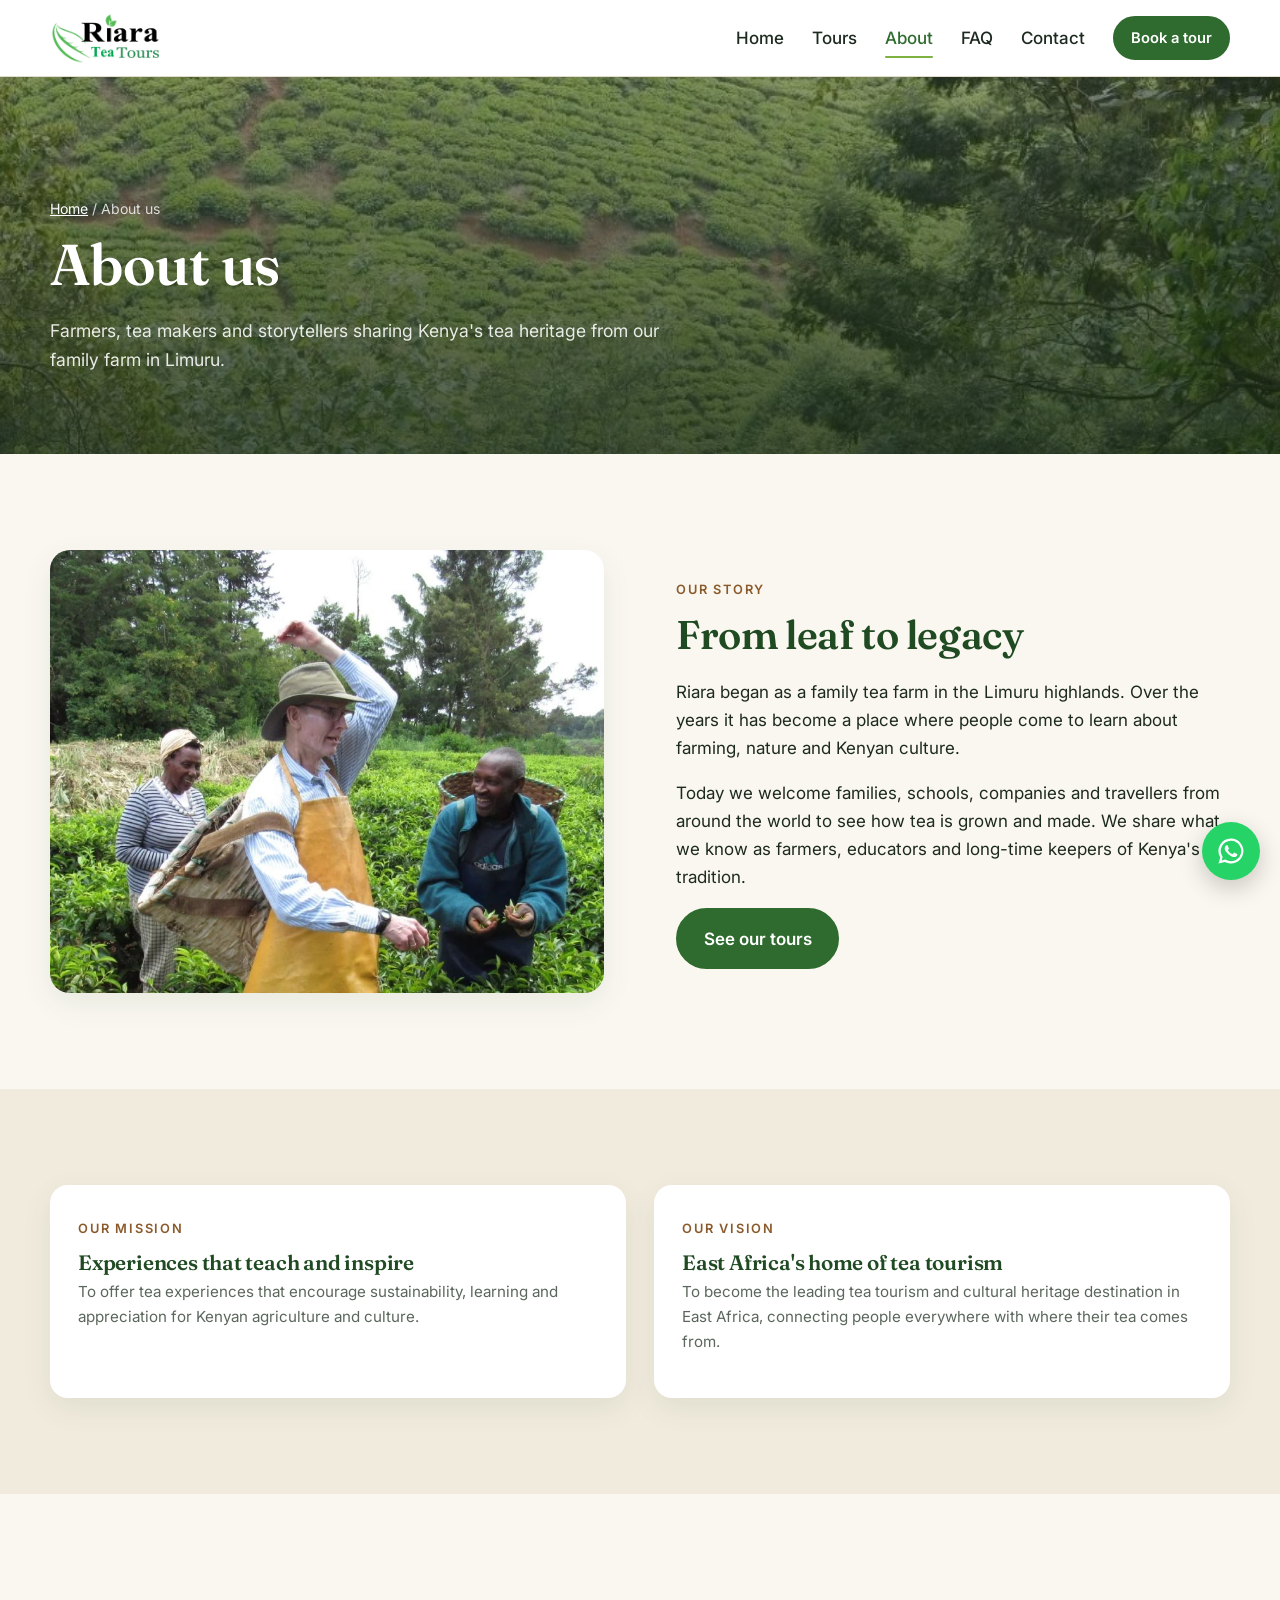
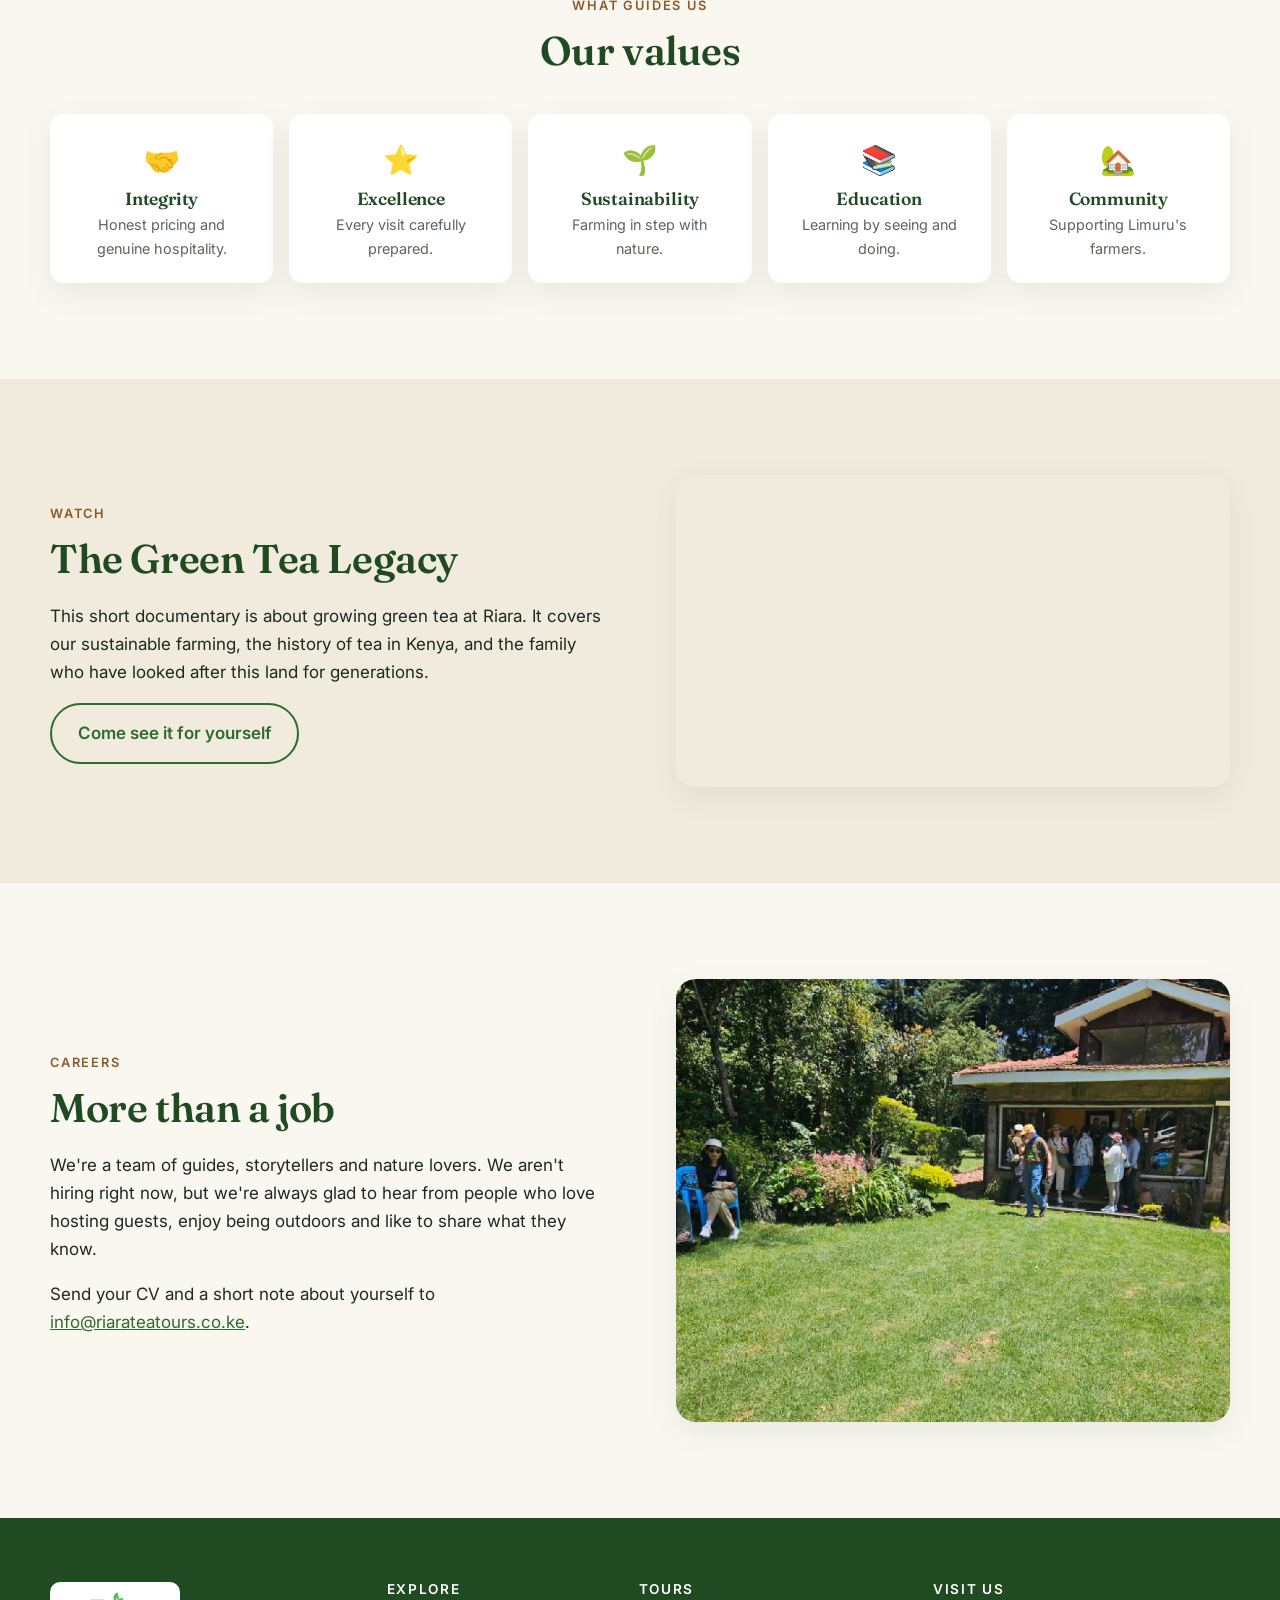
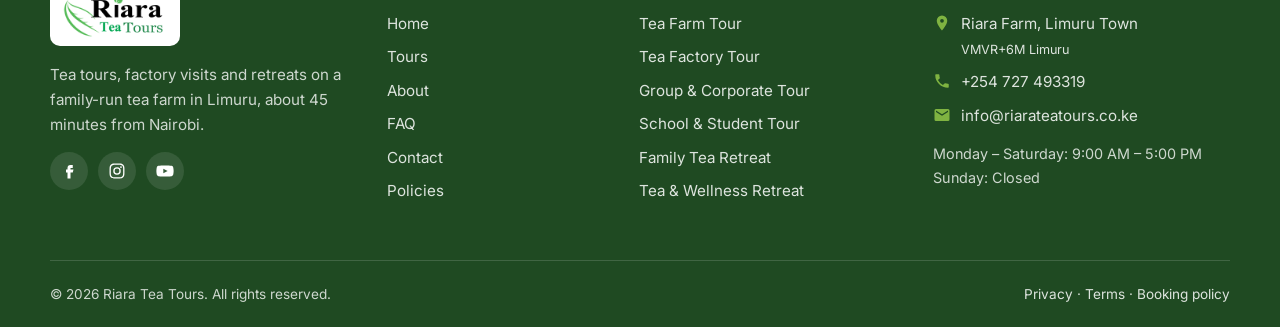
==== about.html @ 11f4a081 "Rebuild Riara Tea Tours as a static site Replaces the hotel-booking template with a tea-tour site: t" ====
<!doctype html>
<html lang="en">
<head>
  <meta charset="utf-8">
  <meta name="viewport" content="width=device-width, initial-scale=1">
  <title>About Us | Riara Tea Tours</title>
  <meta name="description" content="Riara Tea Tours is a family-owned tea farm and agro-tourism experience in Limuru, Kenya.">
  <link rel="icon" href="assets/img/favicon.svg" type="image/svg+xml">
  <link rel="preconnect" href="https://fonts.googleapis.com"><link rel="preconnect" href="https://fonts.gstatic.com" crossorigin>
  <link href="https://fonts.googleapis.com/css2?family=Fraunces:opsz,wght@9..144,500;9..144,600&family=Inter:wght@400;500;600&display=swap" rel="stylesheet">
  <link rel="stylesheet" href="assets/css/style.css">
</head>
<body>
<main>
  <section class="page-banner" style="background-image:url('assets/img/tea-valley.jpg')">
    <div class="wrap">
      <div class="crumbs"><a href="index.html">Home</a> / About us</div>
      <h1>About us</h1>
      <p>Farmers, tea makers and storytellers sharing Kenya's tea heritage from our family farm in Limuru.</p>
    </div>
  </section>
  <section class="section">
    <div class="wrap split">
      <div><img src="assets/img/tea-picking-lesson.jpg" alt="A Riara farmer teaching a visitor to pick tea" loading="lazy"></div>
      <div>
        <span class="eyebrow">Our story</span>
        <h2>From leaf to legacy</h2>
        <p>Riara began as a family tea farm in the Limuru highlands. Over the years it has become a place where people come to learn about farming, nature and Kenyan culture.</p>
        <p>Today we welcome families, schools, companies and travellers from around the world to see how tea is grown and made. We share what we know as farmers, educators and long-time keepers of Kenya's tea tradition.</p>
        <a class="btn" href="tours.html">See our tours</a>
      </div>
    </div>
  </section>

  <section class="section alt">
    <div class="wrap grid grid-2">
      <div class="panel"><span class="eyebrow">Our mission</span><h3>Experiences that teach and inspire</h3><p>To offer tea experiences that encourage sustainability, learning and appreciation for Kenyan agriculture and culture.</p></div>
      <div class="panel"><span class="eyebrow">Our vision</span><h3>East Africa's home of tea tourism</h3><p>To become the leading tea tourism and cultural heritage destination in East Africa, connecting people everywhere with where their tea comes from.</p></div>
    </div>
  </section>

  <section class="section">
    <div class="wrap">
      <div class="section-head center"><span class="eyebrow">What guides us</span><h2>Our values</h2></div>
      <div class="values">
        <div class="value"><div class="ico">🤝</div><h3>Integrity</h3><p>Honest pricing and genuine hospitality.</p></div>
        <div class="value"><div class="ico">⭐</div><h3>Excellence</h3><p>Every visit carefully prepared.</p></div>
        <div class="value"><div class="ico">🌱</div><h3>Sustainability</h3><p>Farming in step with nature.</p></div>
        <div class="value"><div class="ico">📚</div><h3>Education</h3><p>Learning by seeing and doing.</p></div>
        <div class="value"><div class="ico">🏡</div><h3>Community</h3><p>Supporting Limuru's farmers.</p></div>
      </div>
    </div>
  </section>

  <section class="section alt">
    <div class="wrap split">
      <div>
        <span class="eyebrow">Watch</span>
        <h2>The Green Tea Legacy</h2>
        <p>This short documentary is about growing green tea at Riara. It covers our sustainable farming, the history of tea in Kenya, and the family who have looked after this land for generations.</p>
        <a class="btn btn-outline" href="tours.html">Come see it for yourself</a>
      </div>
      <div class="video"><iframe src="https://www.youtube-nocookie.com/embed/bcq_Gf1ES_0" title="The Green Tea Legacy – Riara documentary" loading="lazy" allow="accelerometer; encrypted-media; gyroscope; picture-in-picture" allowfullscreen></iframe></div>
    </div>
  </section>

  <section class="section" id="careers">
    <div class="wrap split reverse">
      <div><img src="assets/img/farmhouse.jpg" alt="The Riara farmhouse and gardens" loading="lazy"></div>
      <div>
        <span class="eyebrow">Careers</span>
        <h2>More than a job</h2>
        <p>We're a team of guides, storytellers and nature lovers. We aren't hiring right now, but we're always glad to hear from people who love hosting guests, enjoy being outdoors and like to share what they know.</p>
        <p>Send your CV and a short note about yourself to <a data-site="email" href="#"></a>.</p>
      </div>
    </div>
  </section>
</main>
<script src="assets/js/config.js"></script>
<script src="assets/js/tours.js"></script>
<script src="assets/js/layout.js"></script>
</body>
</html>
---- assets/css/style.css ----
/* =========================================================
   RIARA TEA TOURS — styles
   Brand colours are defined once here; change them to restyle
   the whole site.
   ========================================================= */
:root {
  --leaf: #2f6b2f;        /* main green */
  --leaf-dark: #1f4a22;
  --leaf-light: #7fb341;  /* logo leaf green */
  --tea: #8a5a2b;         /* brewed tea brown accent */
  --cream: #faf7f0;
  --sand: #f1ebdd;
  --ink: #1d2a1f;
  --muted: #5b675c;
  --line: #e2dccd;
  --white: #fff;
  --radius: 14px;
  --shadow: 0 10px 30px rgba(31, 74, 34, 0.08);
  --serif: "Fraunces", Georgia, serif;
  --sans: "Inter", system-ui, -apple-system, "Segoe UI", sans-serif;
}

*, *::before, *::after { box-sizing: border-box; }
html { scroll-behavior: smooth; }
body { margin: 0; font-family: var(--sans); color: var(--ink); background: var(--cream); line-height: 1.65; font-size: 17px; -webkit-font-smoothing: antialiased; }
img { max-width: 100%; display: block; height: auto; }
a { color: var(--leaf); }
h1, h2, h3, h4 { font-family: var(--serif); font-weight: 600; line-height: 1.15; margin: 0 0 .5em; color: var(--leaf-dark); letter-spacing: -0.01em; }
h1 { font-size: clamp(2.2rem, 5vw, 3.6rem); }
h2 { font-size: clamp(1.7rem, 3.4vw, 2.5rem); }
h3 { font-size: 1.3rem; }
p { margin: 0 0 1em; }
.wrap { width: min(1180px, 100% - 32px); margin-inline: auto; }
.section { padding: clamp(56px, 8vw, 96px) 0; }
.section.alt { background: var(--sand); }
.eyebrow { display: inline-block; font-size: .8rem; font-weight: 600; letter-spacing: .14em; text-transform: uppercase; color: var(--tea); margin-bottom: .75rem; }
.lead { font-size: 1.15rem; color: var(--muted); max-width: 60ch; }
.center { text-align: center; }
.center .lead { margin-inline: auto; }
.section-head { margin-bottom: 40px; }

/* Buttons */
.btn { display: inline-flex; align-items: center; gap: .5em; background: var(--leaf); color: var(--white); text-decoration: none; font-weight: 600; padding: .85em 1.5em; border-radius: 999px; border: 2px solid var(--leaf); cursor: pointer; font: inherit; font-weight: 600; transition: background .2s, transform .2s; }
.btn:hover { background: var(--leaf-dark); border-color: var(--leaf-dark); transform: translateY(-1px); }
.btn-outline { background: transparent; color: var(--leaf); }
.btn-outline:hover { background: var(--leaf); color: var(--white); }
.btn-light { background: var(--white); color: var(--leaf-dark); border-color: var(--white); }
.btn-light:hover { background: var(--sand); border-color: var(--sand); color: var(--leaf-dark); }
.btn-wa { background: #25d366; border-color: #25d366; color: #fff; }
.btn-wa:hover { background: #1da851; border-color: #1da851; }
.btn-sm { padding: .55em 1.1em; font-size: .92rem; }
.btn svg { width: 1.1em; height: 1.1em; fill: currentColor; }
.btn-row { display: flex; flex-wrap: wrap; gap: 12px; }

/* Header */
.announce { background: var(--leaf-dark); color: var(--white); text-align: center; padding: 8px 16px; font-size: .9rem; }
.site-header { position: sticky; top: 0; z-index: 50; background: rgba(255,255,255,.96); backdrop-filter: blur(8px); border-bottom: 1px solid var(--line); }
.header-inner { display: flex; align-items: center; justify-content: space-between; min-height: 76px; }
.brand img { height: 52px; width: auto; }
.site-nav { display: flex; align-items: center; gap: 28px; }
.site-nav a:not(.btn) { color: var(--ink); text-decoration: none; font-weight: 500; position: relative; }
.site-nav a:not(.btn):hover, .site-nav a[aria-current] { color: var(--leaf); }
.site-nav a[aria-current]::after { content: ""; position: absolute; left: 0; right: 0; bottom: -6px; height: 2px; background: var(--leaf-light); border-radius: 2px; }
.nav-toggle { display: none; background: none; border: 0; padding: 10px; cursor: pointer; }
.nav-toggle span { display: block; width: 24px; height: 2px; background: var(--ink); margin: 5px 0; transition: .2s; }
@media (max-width: 860px) {
  .nav-toggle { display: block; }
  .site-nav { position: absolute; top: 100%; left: 0; right: 0; flex-direction: column; align-items: stretch; gap: 0; background: var(--white); border-bottom: 1px solid var(--line); padding: 8px 16px 20px; display: none; box-shadow: var(--shadow); }
  .site-nav.open { display: flex; }
  .site-nav a:not(.btn) { padding: 14px 4px; border-bottom: 1px solid var(--line); }
  .site-nav a[aria-current]::after { display: none; }
  .site-nav .btn { margin-top: 16px; justify-content: center; }
}

/* Hero */
.hero { padding: clamp(40px, 6vw, 80px) 0; }
.hero-grid { display: grid; grid-template-columns: 1.05fr 1fr; gap: clamp(32px, 5vw, 64px); align-items: center; }
.hero h1 { margin-bottom: .4em; }
.hero .lead { margin-bottom: 1.6em; }
.hero-media { position: relative; }
.hero-media img { border-radius: 24px; aspect-ratio: 4/3.4; object-fit: cover; width: 100%; box-shadow: var(--shadow); }
.hero-media .float-card { position: absolute; left: -24px; bottom: 28px; background: var(--white); border-radius: var(--radius); padding: 14px 18px; box-shadow: var(--shadow); display: flex; gap: 12px; align-items: center; max-width: 260px; }
.float-card strong { display: block; font-family: var(--serif); color: var(--leaf-dark); font-size: 1.05rem; }
.float-card small { color: var(--muted); }
.float-card .dot { width: 42px; height: 42px; border-radius: 50%; background: var(--sand); display: grid; place-items: center; flex: none; }
.float-card .dot svg { width: 22px; fill: var(--leaf); }
.hero-facts { display: flex; flex-wrap: wrap; gap: 24px 36px; margin-top: 36px; padding-top: 28px; border-top: 1px solid var(--line); }
.hero-facts div strong { display: block; font-family: var(--serif); font-size: 1.15rem; color: var(--leaf-dark); }
.hero-facts div span { color: var(--muted); font-size: .92rem; }
@media (max-width: 860px) {
  .hero-grid { grid-template-columns: 1fr; }
  .hero-media { order: -1; }
  .hero-media .float-card { left: 12px; bottom: 12px; }
}

/* Page banner (inner pages) */
.page-banner { position: relative; color: var(--white); padding: clamp(64px, 10vw, 120px) 0 clamp(48px, 7vw, 80px); background: var(--leaf-dark) center/cover no-repeat; isolation: isolate; }
.page-banner::before { content: ""; position: absolute; inset: 0; background: linear-gradient(180deg, rgba(20,40,22,.45), rgba(20,40,22,.75)); z-index: -1; }
.page-banner h1 { color: var(--white); margin-bottom: .3em; }
.page-banner p { color: rgba(255,255,255,.88); font-size: 1.1rem; max-width: 60ch; margin: 0; }
.crumbs { font-size: .88rem; margin-bottom: 12px; color: rgba(255,255,255,.8); }
.crumbs a { color: var(--white); }

/* Tour cards */
.grid { display: grid; gap: 28px; }
.grid-3 { grid-template-columns: repeat(auto-fill, minmax(300px, 1fr)); }
.grid-2 { grid-template-columns: repeat(auto-fit, minmax(300px, 1fr)); }
.card { background: var(--white); border-radius: var(--radius); overflow: hidden; box-shadow: var(--shadow); display: flex; flex-direction: column; text-decoration: none; color: inherit; transition: transform .25s, box-shadow .25s; }
a.card:hover { transform: translateY(-4px); box-shadow: 0 18px 40px rgba(31,74,34,.14); }
.card-img { position: relative; aspect-ratio: 4/3; overflow: hidden; }
.card-img img { width: 100%; height: 100%; object-fit: cover; transition: transform .5s; }
a.card:hover .card-img img { transform: scale(1.04); }
.tag { position: absolute; top: 14px; left: 14px; background: rgba(255,255,255,.95); color: var(--leaf-dark); font-size: .78rem; font-weight: 600; padding: 4px 12px; border-radius: 999px; }
.card-body { padding: 22px 22px 24px; display: flex; flex-direction: column; flex: 1; }
.card-body h3 { margin-bottom: .35em; }
.card-body p { color: var(--muted); font-size: .97rem; flex: 1; }
.card-meta { display: flex; justify-content: space-between; align-items: center; padding-top: 16px; border-top: 1px solid var(--line); font-size: .92rem; }
.card-meta .price { color: var(--muted); }
.card-meta .price strong { color: var(--leaf-dark); font-size: 1.05rem; }
.card-meta .more { color: var(--leaf); font-weight: 600; }

/* Experiences list */
.features { display: grid; grid-template-columns: repeat(auto-fit, minmax(260px, 1fr)); gap: 28px 40px; }
.feature { display: flex; gap: 16px; }
.feature .ico { flex: none; width: 48px; height: 48px; border-radius: 12px; background: var(--white); display: grid; place-items: center; box-shadow: var(--shadow); font-size: 1.4rem; }
.feature h3 { font-size: 1.12rem; margin-bottom: .25em; }
.feature p { color: var(--muted); font-size: .97rem; margin: 0; }

/* Split section */
.split { display: grid; grid-template-columns: 1fr 1fr; gap: clamp(32px, 6vw, 72px); align-items: center; }
.split img { border-radius: 20px; box-shadow: var(--shadow); width: 100%; aspect-ratio: 5/4; object-fit: cover; }
.split.reverse > :first-child { order: 2; }
@media (max-width: 860px) { .split { grid-template-columns: 1fr; } .split.reverse > :first-child { order: 0; } }
.checks { list-style: none; padding: 0; margin: 0 0 1.4em; }
.checks li { padding-left: 30px; position: relative; margin-bottom: .55em; }
.checks li::before { content: ""; position: absolute; left: 0; top: .42em; width: 18px; height: 18px; border-radius: 50%; background: var(--leaf-light) url("data:image/svg+xml,%3Csvg xmlns='http://www.w3.org/2000/svg' viewBox='0 0 24 24'%3E%3Cpath fill='white' d='M9 16.2 4.8 12l-1.4 1.4L9 19 21 7l-1.4-1.4z'/%3E%3C/svg%3E") center/12px no-repeat; }

/* Testimonials */
.quotes { display: grid; grid-template-columns: repeat(auto-fit, minmax(250px, 1fr)); gap: 24px; }
.quote { background: var(--white); border-radius: var(--radius); padding: 26px; box-shadow: var(--shadow); margin: 0; display: flex; flex-direction: column; }
.quote blockquote { margin: 0 0 18px; font-size: 1rem; flex: 1; }
.quote blockquote::before { content: "“"; display: block; font-family: var(--serif); font-size: 3rem; line-height: .6; color: var(--leaf-light); margin-bottom: 8px; }
.quote figcaption { font-weight: 600; color: var(--leaf-dark); }
.stars { color: #e0a526; letter-spacing: 2px; font-size: .95rem; }

/* CTA band */
.cta { background: var(--leaf-dark) url("../img/tea-fields.jpg") center/cover; position: relative; isolation: isolate; color: var(--white); border-radius: 24px; padding: clamp(40px, 6vw, 72px); text-align: center; overflow: hidden; }
.cta::before { content: ""; position: absolute; inset: 0; background: rgba(20,45,22,.78); z-index: -1; }
.cta h2 { color: var(--white); }
.cta p { color: rgba(255,255,255,.88); max-width: 55ch; margin: 0 auto 1.6em; }
.cta .btn-row { justify-content: center; }

/* Tour detail */
.tour-layout { display: grid; grid-template-columns: 1fr 380px; gap: 48px; align-items: start; }
@media (max-width: 960px) { .tour-layout { grid-template-columns: 1fr; } }
.tour-hero-img { border-radius: 20px; width: 100%; aspect-ratio: 16/10; object-fit: cover; margin-bottom: 14px; }
.thumbs { display: grid; grid-template-columns: repeat(3, 1fr); gap: 14px; margin-bottom: 40px; }
.thumbs img { border-radius: 12px; aspect-ratio: 4/3; object-fit: cover; width: 100%; }
.facts { display: grid; grid-template-columns: repeat(auto-fit, minmax(180px, 1fr)); gap: 16px; background: var(--white); border-radius: var(--radius); padding: 22px; box-shadow: var(--shadow); margin-bottom: 36px; }
.facts dt { font-size: .8rem; text-transform: uppercase; letter-spacing: .1em; color: var(--muted); }
.facts dd { margin: 0; font-weight: 600; color: var(--leaf-dark); }
.tour-content h2 { font-size: 1.6rem; margin-top: 1.6em; }
.tour-content h2:first-child { margin-top: 0; }
.price-table { width: 100%; border-collapse: collapse; background: var(--white); border-radius: var(--radius); overflow: hidden; box-shadow: var(--shadow); margin-bottom: 1em; }
.price-table td { padding: 14px 18px; border-bottom: 1px solid var(--line); }
.price-table tr:last-child td { border-bottom: 0; }
.price-table td:last-child { text-align: right; font-weight: 600; color: var(--leaf-dark); white-space: nowrap; }
.notes { background: #fff8e8; border-left: 4px solid #e0a526; padding: 16px 20px; border-radius: 0 10px 10px 0; color: #5a4a2a; }
.notes ul { margin: 0; padding-left: 1.1em; }
.sticky { position: sticky; top: 100px; }

/* Forms */
.panel { background: var(--white); border-radius: 18px; padding: 28px; box-shadow: var(--shadow); }
.panel h3 { margin-bottom: .2em; }
.panel > p { color: var(--muted); font-size: .95rem; }
.form { display: grid; gap: 14px; }
.form-row { display: grid; grid-template-columns: 1fr 1fr; gap: 14px; }
@media (max-width: 520px) { .form-row { grid-template-columns: 1fr; } }
.form label { display: grid; gap: 6px; font-size: .88rem; font-weight: 600; color: var(--leaf-dark); }
.form input, .form select, .form textarea { font: inherit; font-size: 1rem; font-weight: 400; padding: 12px 14px; border: 1.5px solid var(--line); border-radius: 10px; background: var(--cream); color: var(--ink); width: 100%; }
.form input:focus, .form select:focus, .form textarea:focus { outline: none; border-color: var(--leaf-light); background: var(--white); }
.form textarea { min-height: 110px; resize: vertical; }
.form .btn { justify-content: center; width: 100%; }
.form-alt { text-align: center; font-size: .9rem; color: var(--muted); margin: 0; }
.form-alt button { background: none; border: 0; color: var(--leaf); font: inherit; font-weight: 600; text-decoration: underline; cursor: pointer; padding: 0; }

/* Contact */
.contact-cards { display: grid; gap: 16px; }
.contact-card { display: flex; gap: 16px; align-items: flex-start; background: var(--white); border-radius: var(--radius); padding: 20px; box-shadow: var(--shadow); }
.contact-card .ico { width: 44px; height: 44px; border-radius: 50%; background: var(--sand); display: grid; place-items: center; flex: none; }
.contact-card .ico svg { width: 20px; fill: var(--leaf); }
.contact-card h3 { font-size: 1.05rem; margin: 0 0 2px; }
.contact-card p, .contact-card a { margin: 0; color: var(--muted); text-decoration: none; }
.contact-card a:hover { color: var(--leaf); }
.map { border: 0; width: 100%; height: 360px; border-radius: 18px; box-shadow: var(--shadow); }

/* FAQ */
.faq { max-width: 820px; margin-inline: auto; }
.faq details { background: var(--white); border-radius: var(--radius); margin-bottom: 12px; box-shadow: var(--shadow); }
.faq summary { cursor: pointer; padding: 20px 56px 20px 24px; font-weight: 600; color: var(--leaf-dark); list-style: none; position: relative; }
.faq summary::-webkit-details-marker { display: none; }
.faq summary::after { content: "+"; position: absolute; right: 24px; top: 50%; transform: translateY(-50%); font-size: 1.5rem; color: var(--leaf-light); transition: transform .2s; }
.faq details[open] summary::after { transform: translateY(-50%) rotate(45deg); }
.faq details > div { padding: 0 24px 20px; color: var(--muted); }

/* Values */
.values { display: grid; grid-template-columns: repeat(auto-fit, minmax(170px, 1fr)); gap: 16px; }
.value { background: var(--white); border-radius: var(--radius); padding: 22px; text-align: center; box-shadow: var(--shadow); }
.value .ico { font-size: 1.8rem; margin-bottom: 6px; }
.value h3 { font-size: 1.1rem; margin: 0 0 4px; }
.value p { font-size: .9rem; color: var(--muted); margin: 0; }
.video { position: relative; aspect-ratio: 16/9; border-radius: 18px; overflow: hidden; box-shadow: var(--shadow); }
.video iframe { position: absolute; inset: 0; width: 100%; height: 100%; border: 0; }

/* Policies */
.prose { max-width: 760px; margin-inline: auto; }
.prose h2 { margin-top: 1.8em; padding-top: .5em; scroll-margin-top: 100px; }
.prose h3 { font-family: var(--sans); font-size: 1.05rem; margin-top: 1.4em; }
.policy-nav { display: flex; flex-wrap: wrap; gap: 10px; justify-content: center; margin-bottom: 20px; }

/* Footer */
.site-footer { background: var(--leaf-dark); color: rgba(255,255,255,.78); padding: 64px 0 0; margin-top: 0; font-size: .95rem; }
.footer-grid { display: grid; grid-template-columns: 1.4fr 1fr 1.2fr 1.4fr; gap: 40px; }
@media (max-width: 860px) { .footer-grid { grid-template-columns: 1fr 1fr; } }
@media (max-width: 520px) { .footer-grid { grid-template-columns: 1fr; } }
.site-footer h3 { color: var(--white); font-family: var(--sans); font-size: .85rem; text-transform: uppercase; letter-spacing: .12em; margin-bottom: 1em; }
.site-footer ul { list-style: none; padding: 0; margin: 0; }
.site-footer li { margin-bottom: .55em; }
.site-footer a { color: rgba(255,255,255,.85); text-decoration: none; }
.site-footer a:hover { color: var(--white); text-decoration: underline; }
.footer-logo { background: var(--white); border-radius: 10px; padding: 8px 12px; height: 64px; width: auto; margin-bottom: 16px; }
.contact-list li { display: flex; gap: 10px; align-items: flex-start; }
.contact-list svg { width: 18px; flex: none; fill: var(--leaf-light); margin-top: 3px; }
.hours { margin-top: 1em; font-size: .9rem; }
.social { display: flex; gap: 10px; }
.social a { width: 38px; height: 38px; border-radius: 50%; background: rgba(255,255,255,.1); display: grid; place-items: center; }
.social a:hover { background: var(--leaf-light); }
.social svg { width: 18px; fill: var(--white); }
.footer-bottom { display: flex; flex-wrap: wrap; gap: 8px 24px; justify-content: space-between; border-top: 1px solid rgba(255,255,255,.15); margin-top: 48px; padding: 22px 0; font-size: .85rem; }

/* WhatsApp floating button */
.wa-float { position: fixed; right: 20px; bottom: 20px; width: 58px; height: 58px; border-radius: 50%; background: #25d366; display: grid; place-items: center; box-shadow: 0 8px 24px rgba(0,0,0,.2); z-index: 60; transition: transform .2s; }
.wa-float:hover { transform: scale(1.08); }
.wa-float svg { width: 30px; fill: #fff; }

.empty { text-align: center; padding: 80px 0; }
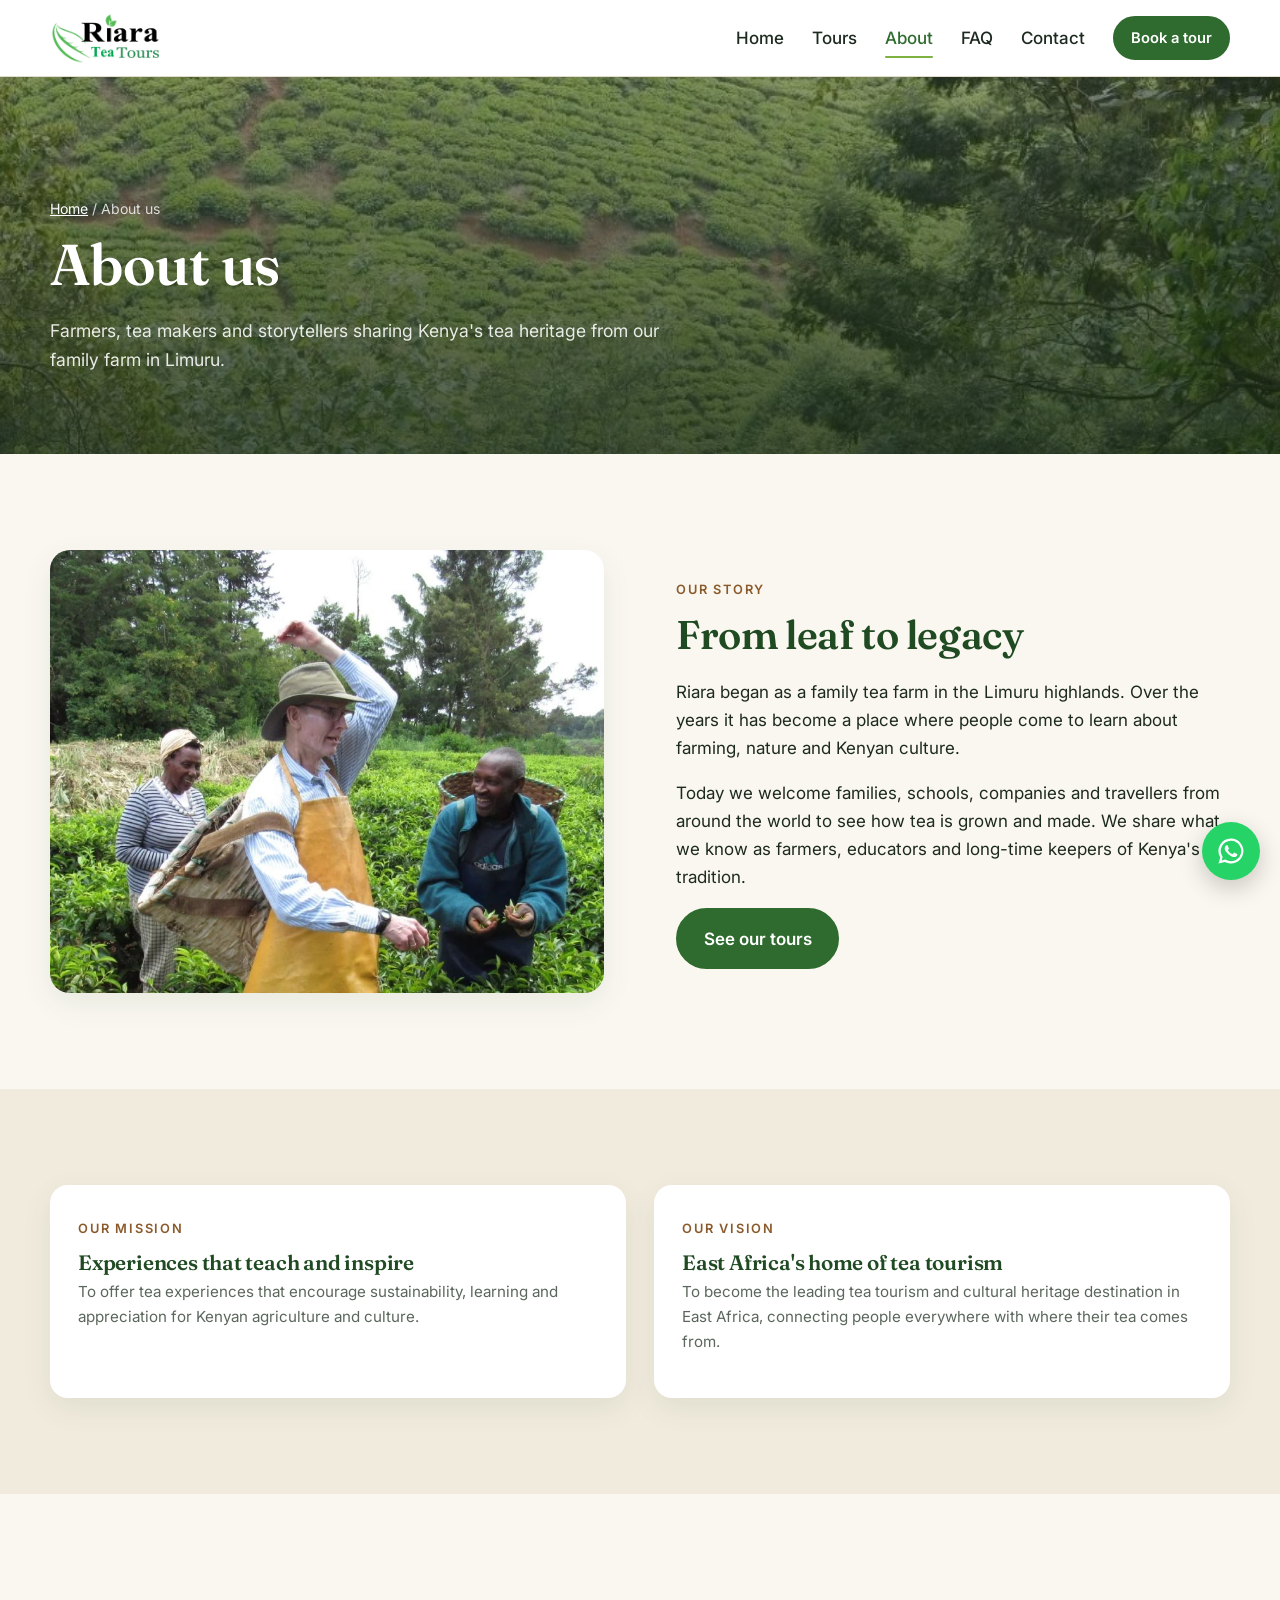
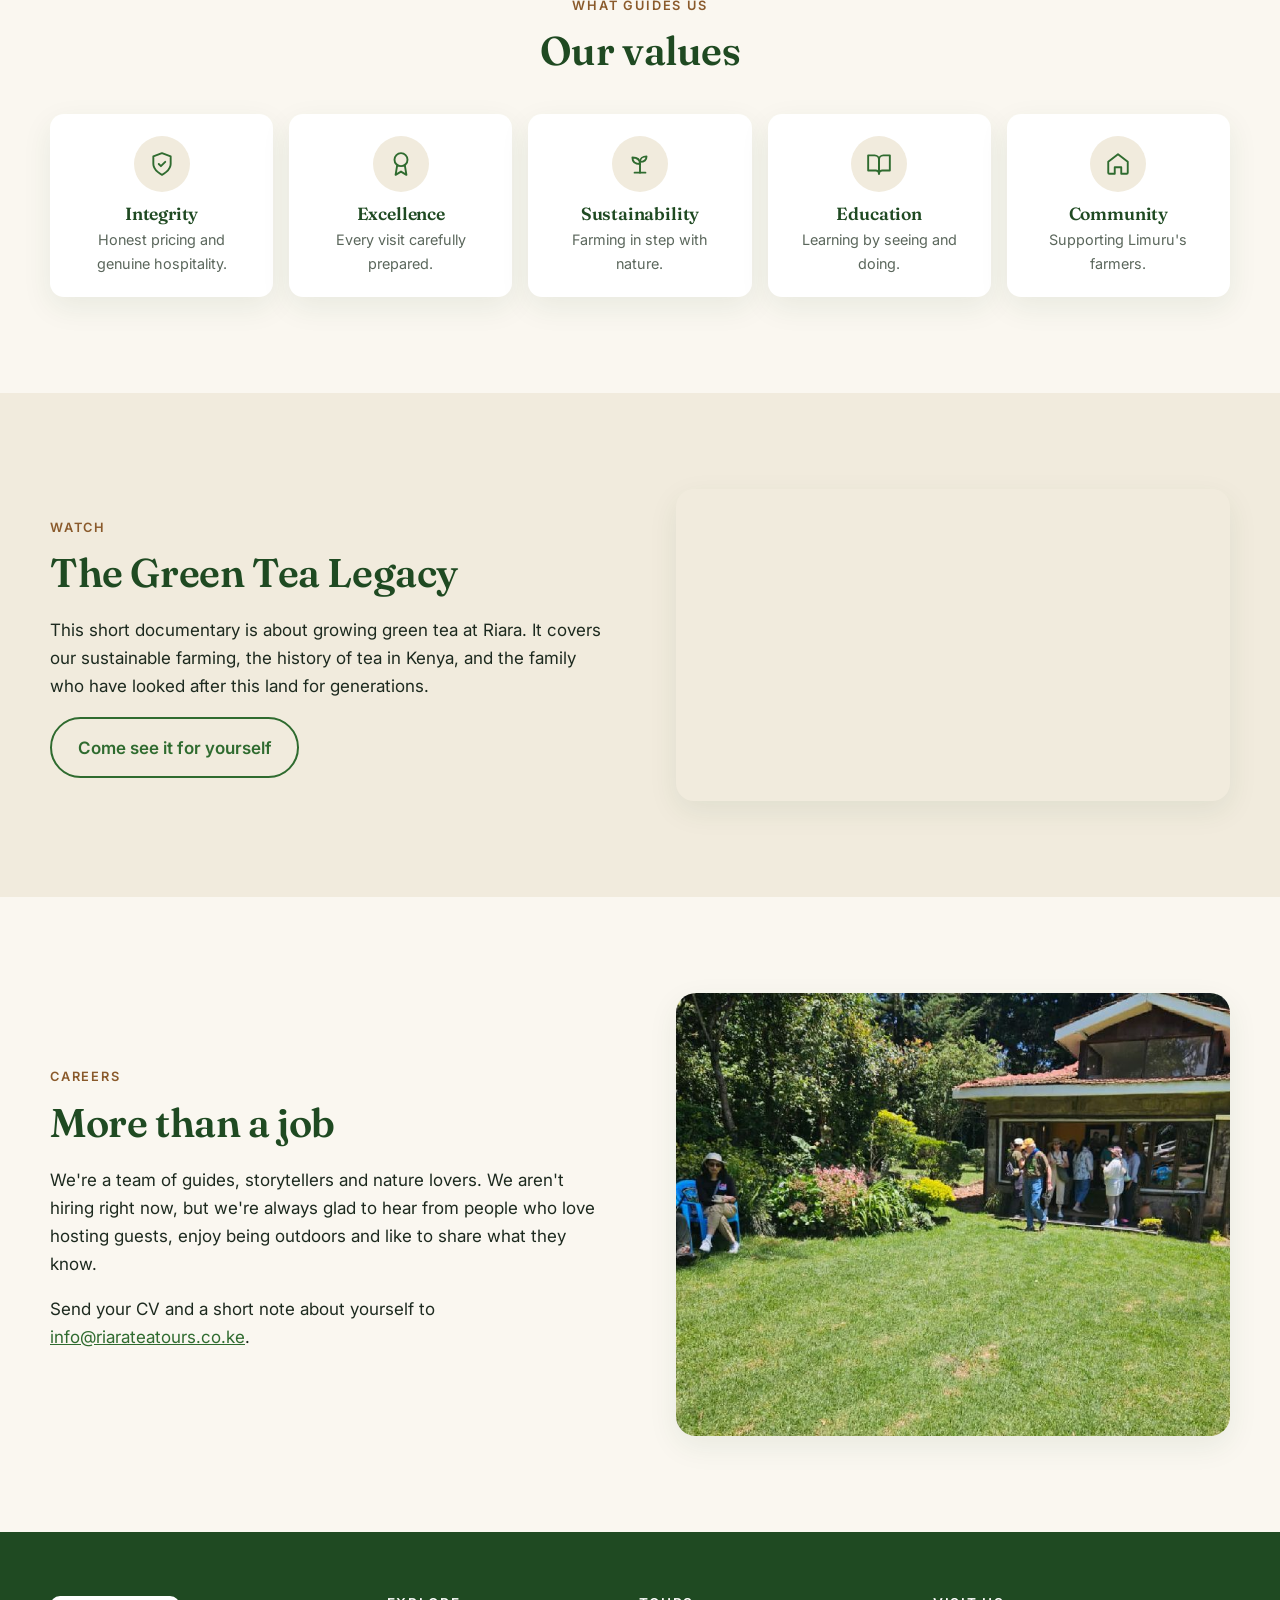
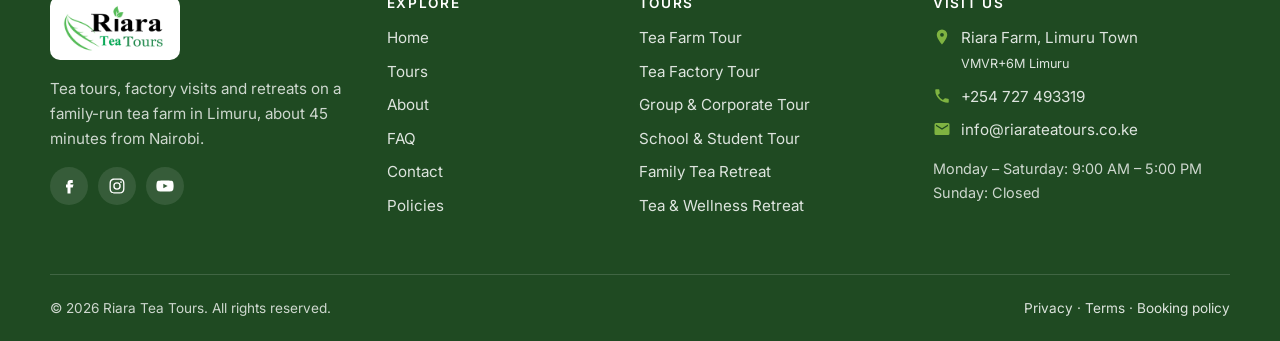
==== commit 8381f47a: "Replace emojis with SVG line icons; add stats band Co-Authored-By: Claude Opus 5.5 <noreply@anthropi" ====
--- a/about.html
+++ b/about.html
@@ -43,11 +43,11 @@
     <div class="wrap">
       <div class="section-head center"><span class="eyebrow">What guides us</span><h2>Our values</h2></div>
       <div class="values">
-        <div class="value"><div class="ico">🤝</div><h3>Integrity</h3><p>Honest pricing and genuine hospitality.</p></div>
-        <div class="value"><div class="ico">⭐</div><h3>Excellence</h3><p>Every visit carefully prepared.</p></div>
-        <div class="value"><div class="ico">🌱</div><h3>Sustainability</h3><p>Farming in step with nature.</p></div>
-        <div class="value"><div class="ico">📚</div><h3>Education</h3><p>Learning by seeing and doing.</p></div>
-        <div class="value"><div class="ico">🏡</div><h3>Community</h3><p>Supporting Limuru's farmers.</p></div>
+        <div class="value"><div class="ico" data-icon="shield"></div><h3>Integrity</h3><p>Honest pricing and genuine hospitality.</p></div>
+        <div class="value"><div class="ico" data-icon="award"></div><h3>Excellence</h3><p>Every visit carefully prepared.</p></div>
+        <div class="value"><div class="ico" data-icon="sprout"></div><h3>Sustainability</h3><p>Farming in step with nature.</p></div>
+        <div class="value"><div class="ico" data-icon="book"></div><h3>Education</h3><p>Learning by seeing and doing.</p></div>
+        <div class="value"><div class="ico" data-icon="home"></div><h3>Community</h3><p>Supporting Limuru's farmers.</p></div>
       </div>
     </div>
   </section>
--- a/assets/css/style.css
+++ b/assets/css/style.css
@@ -52,6 +52,9 @@
 .btn svg { width: 1.1em; height: 1.1em; fill: currentColor; }
 .btn-row { display: flex; flex-wrap: wrap; gap: 12px; }
 
+/* Outline icons */
+svg.i-line { fill: none !important; stroke: currentColor; stroke-width: 1.75; stroke-linecap: round; stroke-linejoin: round; }
+
 /* Header */
 .announce { background: var(--leaf-dark); color: var(--white); text-align: center; padding: 8px 16px; font-size: .9rem; }
 .site-header { position: sticky; top: 0; z-index: 50; background: rgba(255,255,255,.96); backdrop-filter: blur(8px); border-bottom: 1px solid var(--line); }
@@ -101,6 +104,12 @@
 .crumbs { font-size: .88rem; margin-bottom: 12px; color: rgba(255,255,255,.8); }
 .crumbs a { color: var(--white); }
 
+/* Stats band */
+.stats-band { background: var(--leaf-dark); color: var(--white); padding: 44px 0; }
+.stats { display: grid; grid-template-columns: repeat(auto-fit, minmax(160px, 1fr)); gap: 24px; text-align: center; }
+.stat strong { display: block; font-family: var(--serif); font-size: clamp(2rem, 4vw, 2.8rem); font-weight: 600; line-height: 1.1; color: var(--white); }
+.stat span { color: rgba(255,255,255,.75); font-size: .95rem; letter-spacing: .02em; }
+
 /* Tour cards */
 .grid { display: grid; gap: 28px; }
 .grid-3 { grid-template-columns: repeat(auto-fill, minmax(300px, 1fr)); }
@@ -122,7 +131,8 @@
 /* Experiences list */
 .features { display: grid; grid-template-columns: repeat(auto-fit, minmax(260px, 1fr)); gap: 28px 40px; }
 .feature { display: flex; gap: 16px; }
-.feature .ico { flex: none; width: 48px; height: 48px; border-radius: 12px; background: var(--white); display: grid; place-items: center; box-shadow: var(--shadow); font-size: 1.4rem; }
+.feature .ico { flex: none; width: 52px; height: 52px; border-radius: 14px; background: var(--white); color: var(--leaf); display: grid; place-items: center; box-shadow: var(--shadow); }
+.feature .ico svg { width: 26px; height: 26px; }
 .feature h3 { font-size: 1.12rem; margin-bottom: .25em; }
 .feature p { color: var(--muted); font-size: .97rem; margin: 0; }
 
@@ -141,7 +151,8 @@
 .quote blockquote { margin: 0 0 18px; font-size: 1rem; flex: 1; }
 .quote blockquote::before { content: "“"; display: block; font-family: var(--serif); font-size: 3rem; line-height: .6; color: var(--leaf-light); margin-bottom: 8px; }
 .quote figcaption { font-weight: 600; color: var(--leaf-dark); }
-.stars { color: #e0a526; letter-spacing: 2px; font-size: .95rem; }
+.stars { display: flex; gap: 3px; margin-bottom: 4px; }
+.stars svg { width: 16px; height: 16px; fill: #e0a526; }
 
 /* CTA band */
 .cta { background: var(--leaf-dark) url("../img/tea-fields.jpg") center/cover; position: relative; isolation: isolate; color: var(--white); border-radius: 24px; padding: clamp(40px, 6vw, 72px); text-align: center; overflow: hidden; }
@@ -188,7 +199,8 @@
 .contact-cards { display: grid; gap: 16px; }
 .contact-card { display: flex; gap: 16px; align-items: flex-start; background: var(--white); border-radius: var(--radius); padding: 20px; box-shadow: var(--shadow); }
 .contact-card .ico { width: 44px; height: 44px; border-radius: 50%; background: var(--sand); display: grid; place-items: center; flex: none; }
-.contact-card .ico svg { width: 20px; fill: var(--leaf); }
+.contact-card .ico { color: var(--leaf); }
+.contact-card .ico svg { width: 20px; height: 20px; fill: var(--leaf); }
 .contact-card h3 { font-size: 1.05rem; margin: 0 0 2px; }
 .contact-card p, .contact-card a { margin: 0; color: var(--muted); text-decoration: none; }
 .contact-card a:hover { color: var(--leaf); }
@@ -206,7 +218,8 @@
 /* Values */
 .values { display: grid; grid-template-columns: repeat(auto-fit, minmax(170px, 1fr)); gap: 16px; }
 .value { background: var(--white); border-radius: var(--radius); padding: 22px; text-align: center; box-shadow: var(--shadow); }
-.value .ico { font-size: 1.8rem; margin-bottom: 6px; }
+.value .ico { width: 56px; height: 56px; margin: 0 auto 12px; border-radius: 50%; background: var(--sand); color: var(--leaf); display: grid; place-items: center; }
+.value .ico svg { width: 26px; height: 26px; }
 .value h3 { font-size: 1.1rem; margin: 0 0 4px; }
 .value p { font-size: .9rem; color: var(--muted); margin: 0; }
 .video { position: relative; aspect-ratio: 16/9; border-radius: 18px; overflow: hidden; box-shadow: var(--shadow); }
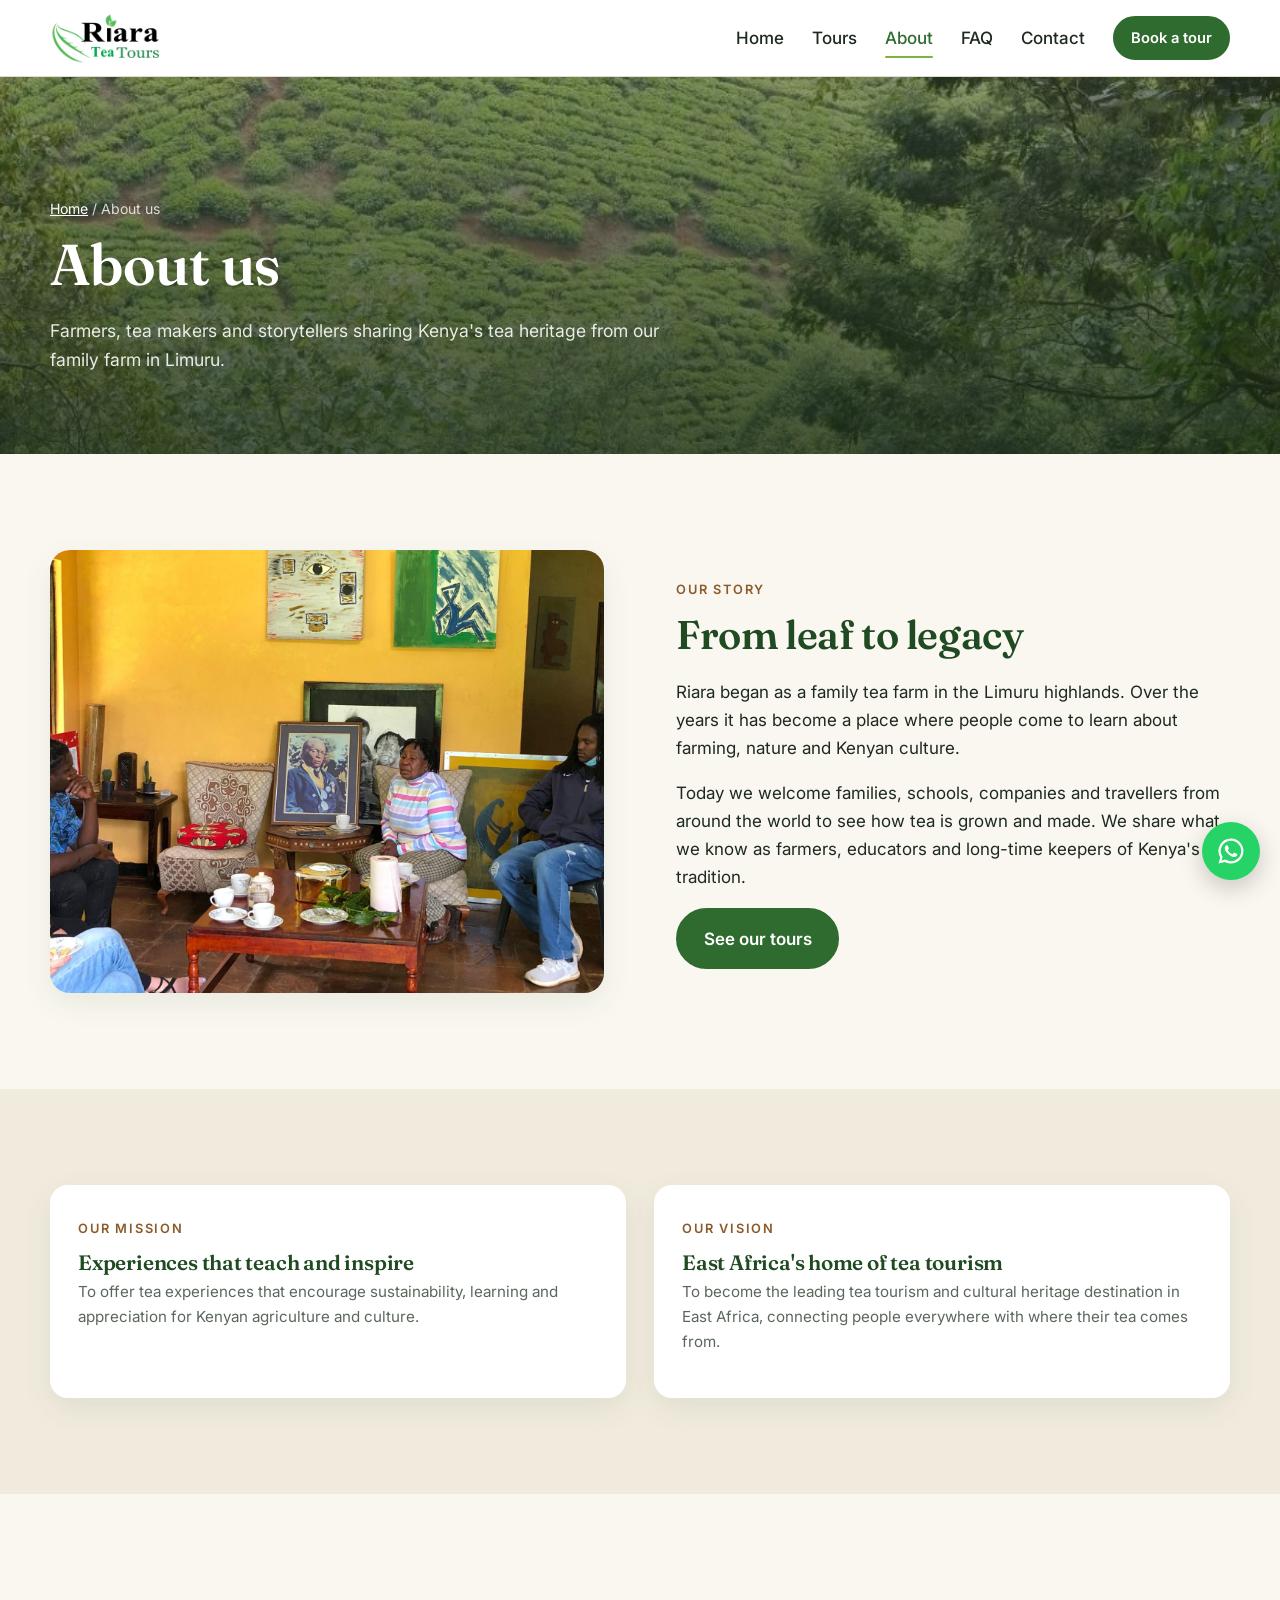
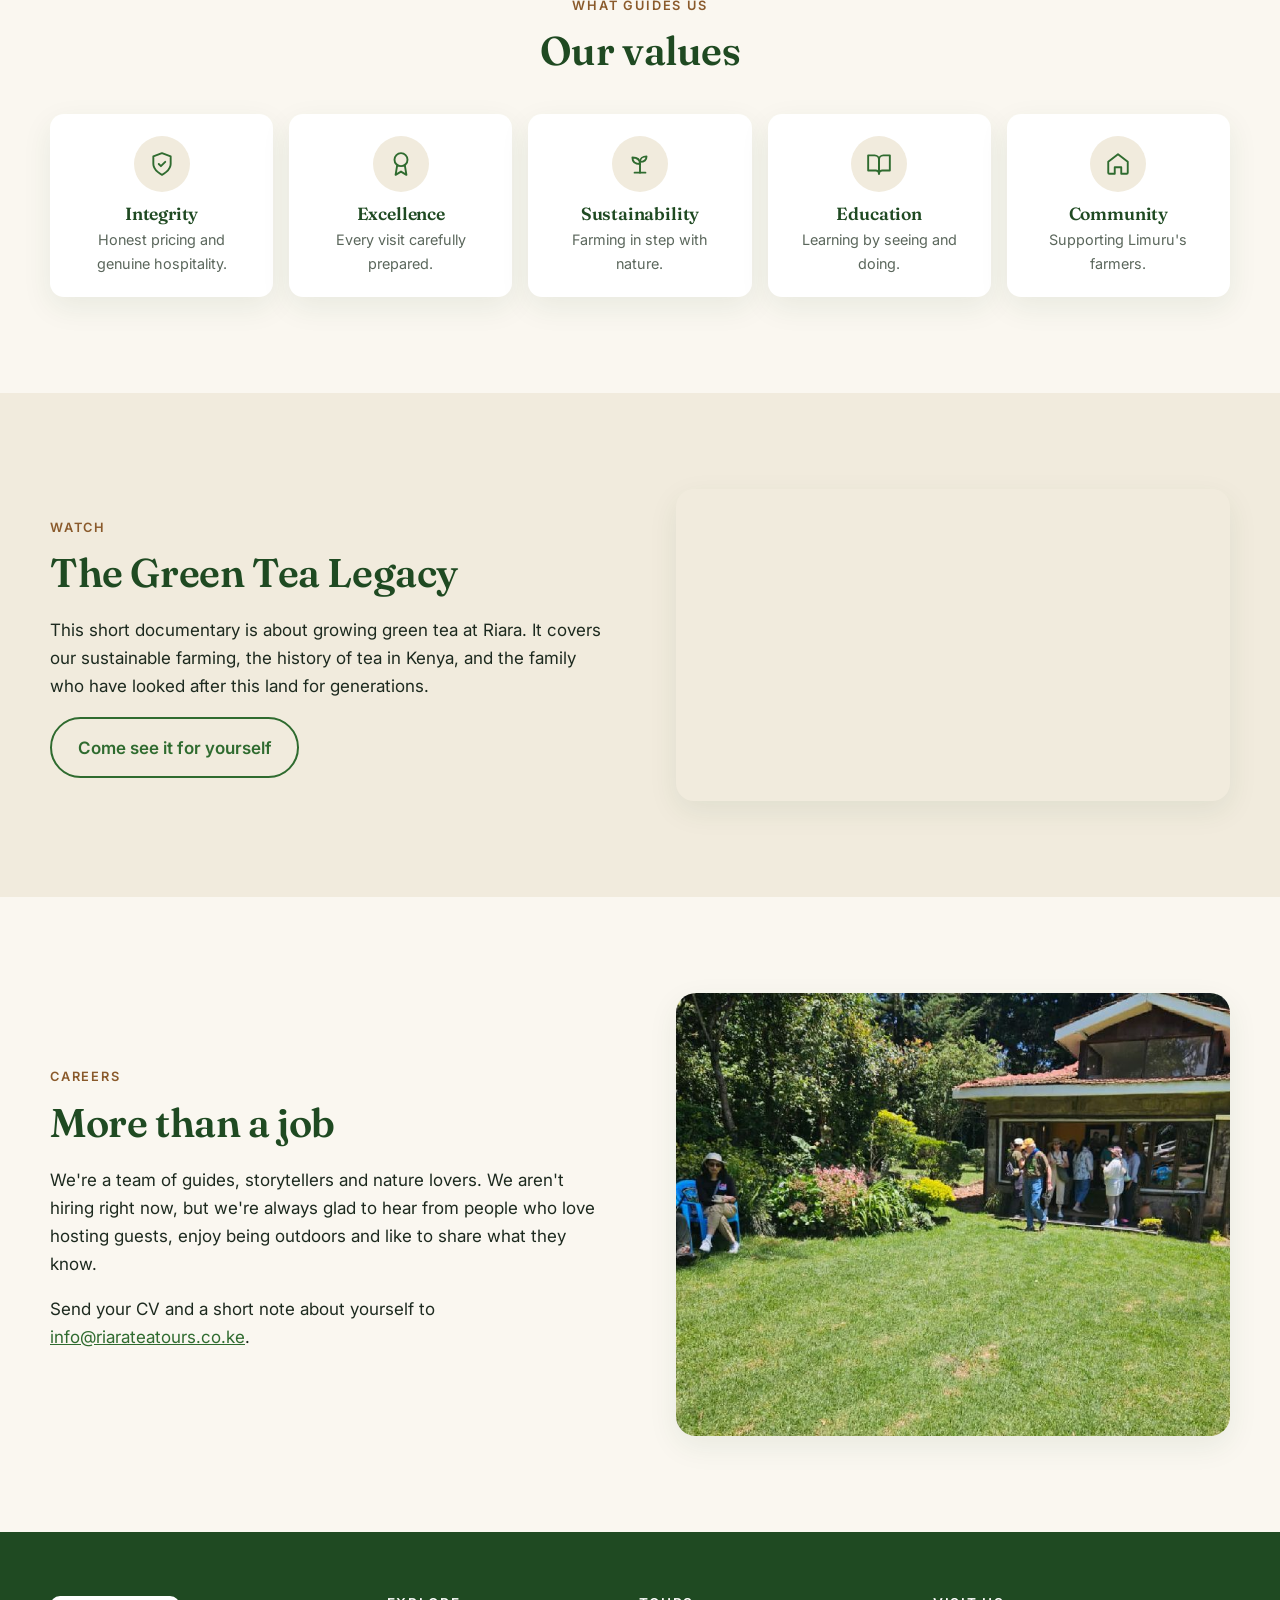
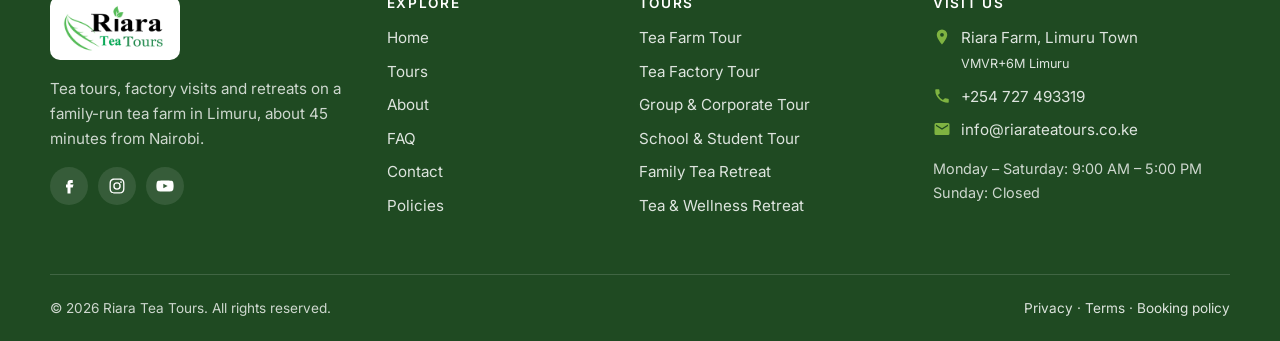
==== commit b4f2b870: "Use farmhouse storytelling photo on About page Co-Authored-By: Claude Opus 5.5 <noreply@anthropic.co" ====
--- a/about.html
+++ b/about.html
@@ -21,7 +21,7 @@
   </section>
   <section class="section">
     <div class="wrap split">
-      <div><img src="assets/img/tea-picking-lesson.jpg" alt="A Riara farmer teaching a visitor to pick tea" loading="lazy"></div>
+      <div><img src="assets/img/farmhouse-storytelling.jpg" alt="Guests sharing tea and stories in the Riara farmhouse" loading="lazy"></div>
       <div>
         <span class="eyebrow">Our story</span>
         <h2>From leaf to legacy</h2>
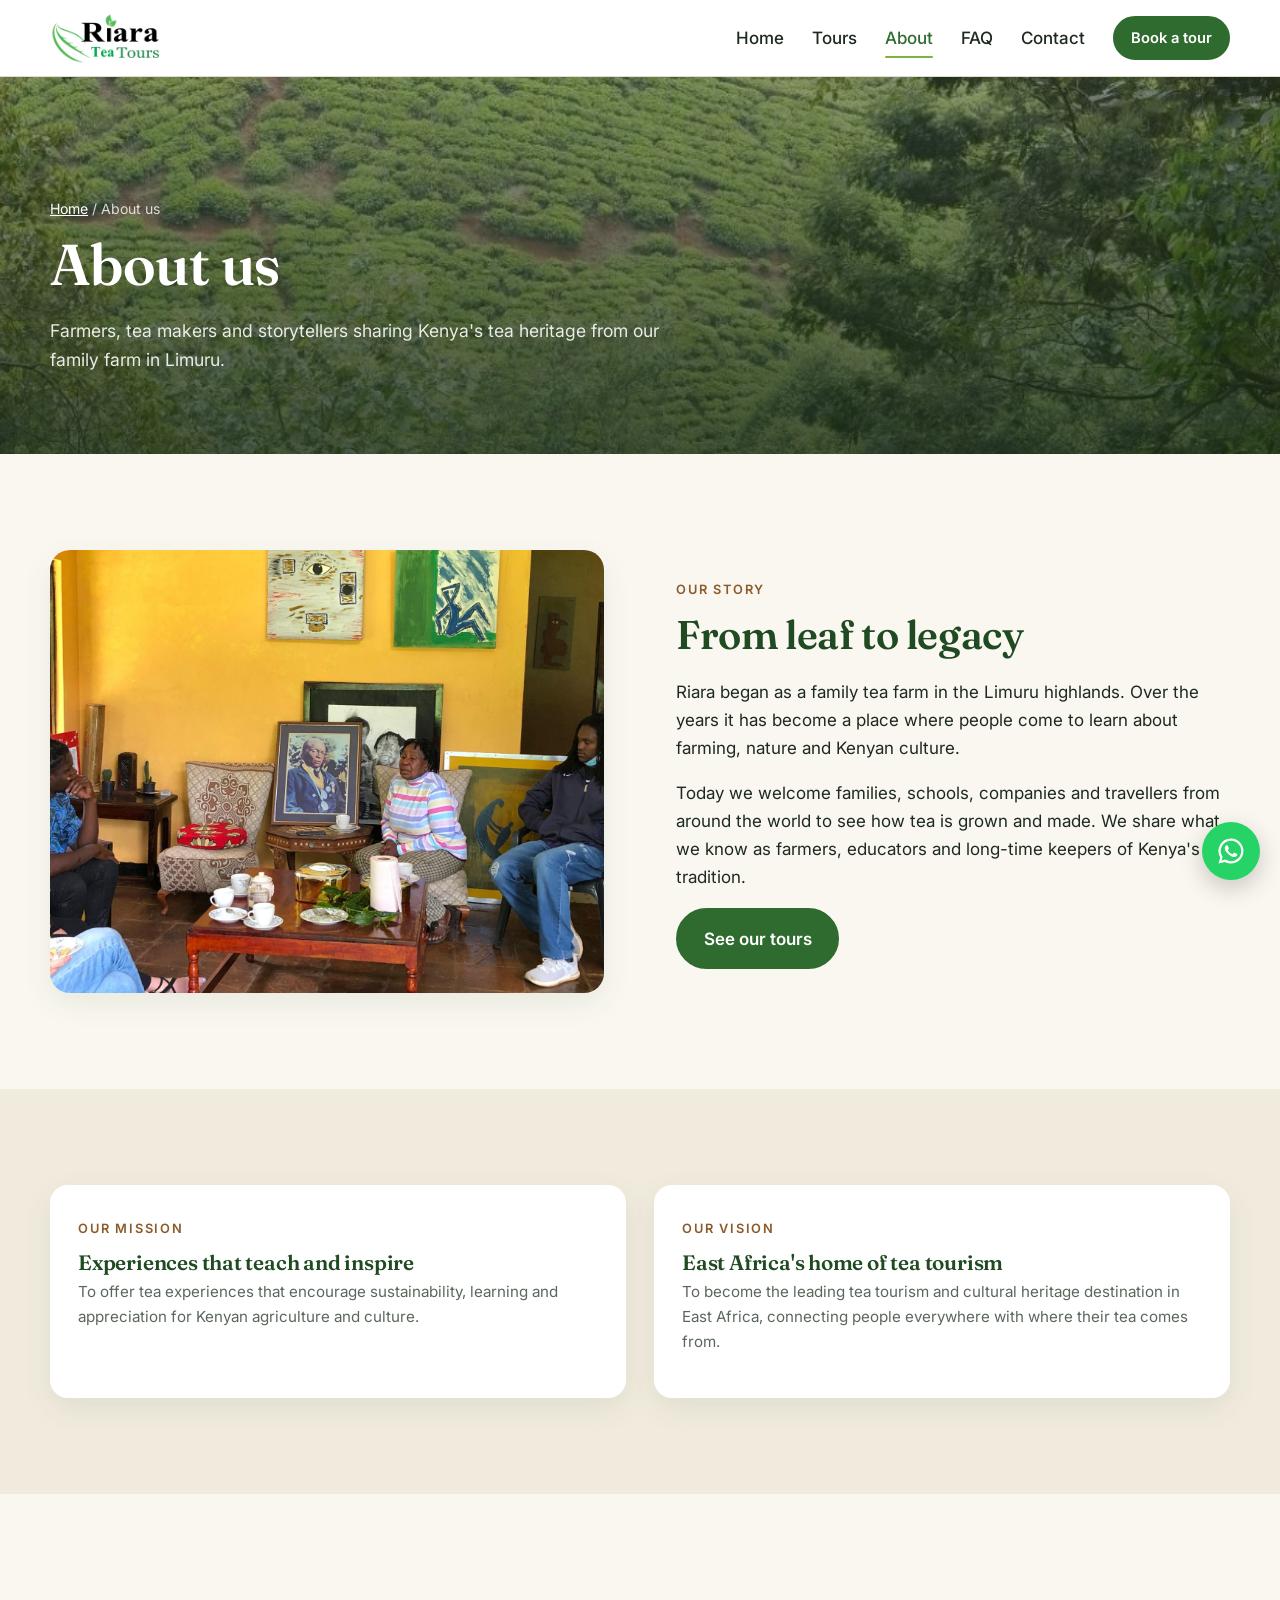
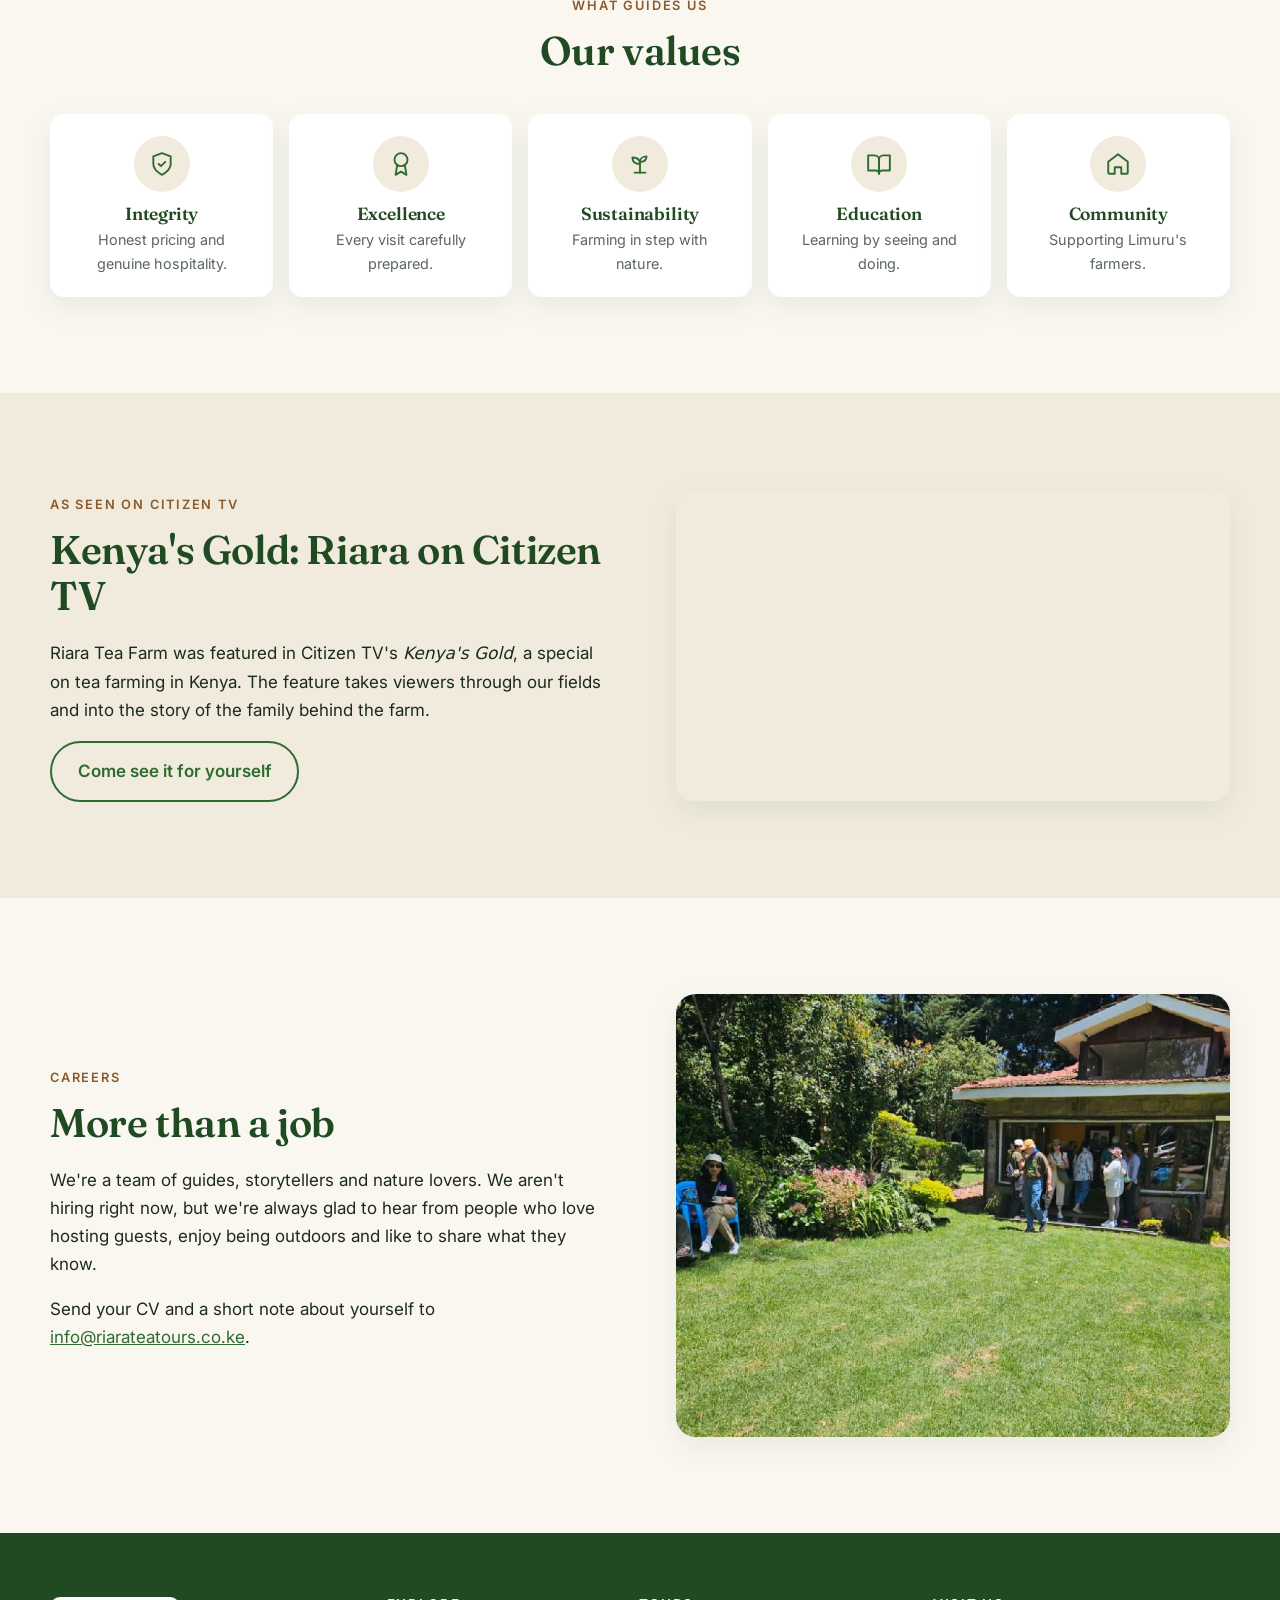
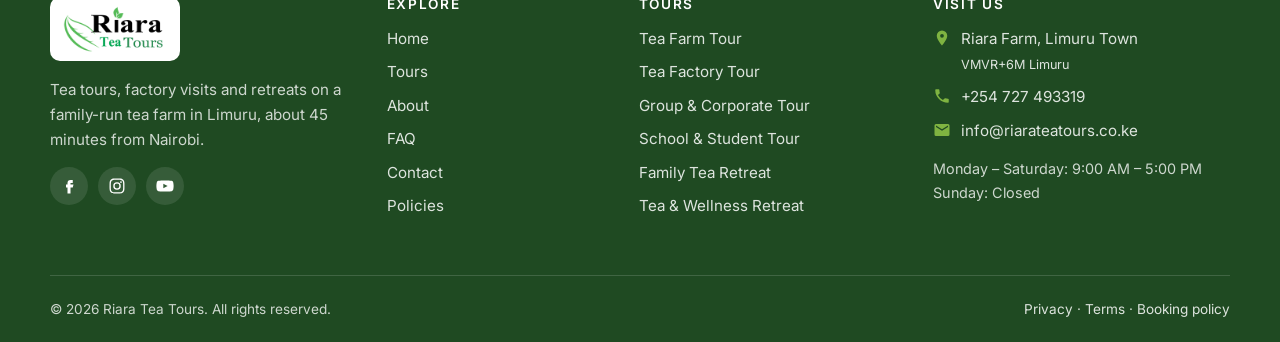
==== commit 32853e4a: "Add factory photos and videos; feature Citizen TV special on About Co-Authored-By: Claude Opus 5.5 <" ====
--- a/about.html
+++ b/about.html
@@ -55,12 +55,12 @@
   <section class="section alt">
     <div class="wrap split">
       <div>
-        <span class="eyebrow">Watch</span>
-        <h2>The Green Tea Legacy</h2>
-        <p>This short documentary is about growing green tea at Riara. It covers our sustainable farming, the history of tea in Kenya, and the family who have looked after this land for generations.</p>
+        <span class="eyebrow">As seen on Citizen TV</span>
+        <h2>Kenya's Gold: Riara on Citizen TV</h2>
+        <p>Riara Tea Farm was featured in Citizen TV's <em>Kenya's Gold</em>, a special on tea farming in Kenya. The feature takes viewers through our fields and into the story of the family behind the farm.</p>
         <a class="btn btn-outline" href="tours.html">Come see it for yourself</a>
       </div>
-      <div class="video"><iframe src="https://www.youtube-nocookie.com/embed/bcq_Gf1ES_0" title="The Green Tea Legacy – Riara documentary" loading="lazy" allow="accelerometer; encrypted-media; gyroscope; picture-in-picture" allowfullscreen></iframe></div>
+      <div class="video"><iframe src="https://www.youtube-nocookie.com/embed/vhMPCQSljsg" title="Kenya's Gold – Tea farming in Kenya, Citizen TV feature on Riara" loading="lazy" allow="accelerometer; encrypted-media; gyroscope; picture-in-picture" allowfullscreen></iframe></div>
     </div>
   </section>
 
--- a/assets/css/style.css
+++ b/assets/css/style.css
@@ -167,6 +167,10 @@
 .tour-hero-img { border-radius: 20px; width: 100%; aspect-ratio: 16/10; object-fit: cover; margin-bottom: 14px; }
 .thumbs { display: grid; grid-template-columns: repeat(3, 1fr); gap: 14px; margin-bottom: 40px; }
 .thumbs img { border-radius: 12px; aspect-ratio: 4/3; object-fit: cover; width: 100%; }
+.videos { display: grid; grid-template-columns: repeat(auto-fill, minmax(220px, 1fr)); gap: 16px; margin-bottom: 40px; }
+.videos figure { margin: 0; }
+.videos video { width: 100%; aspect-ratio: 9/16; max-height: 520px; object-fit: cover; border-radius: 14px; background: var(--leaf-dark); box-shadow: var(--shadow); }
+.videos figcaption { font-size: .9rem; color: var(--muted); margin-top: 8px; }
 .facts { display: grid; grid-template-columns: repeat(auto-fit, minmax(180px, 1fr)); gap: 16px; background: var(--white); border-radius: var(--radius); padding: 22px; box-shadow: var(--shadow); margin-bottom: 36px; }
 .facts dt { font-size: .8rem; text-transform: uppercase; letter-spacing: .1em; color: var(--muted); }
 .facts dd { margin: 0; font-weight: 600; color: var(--leaf-dark); }
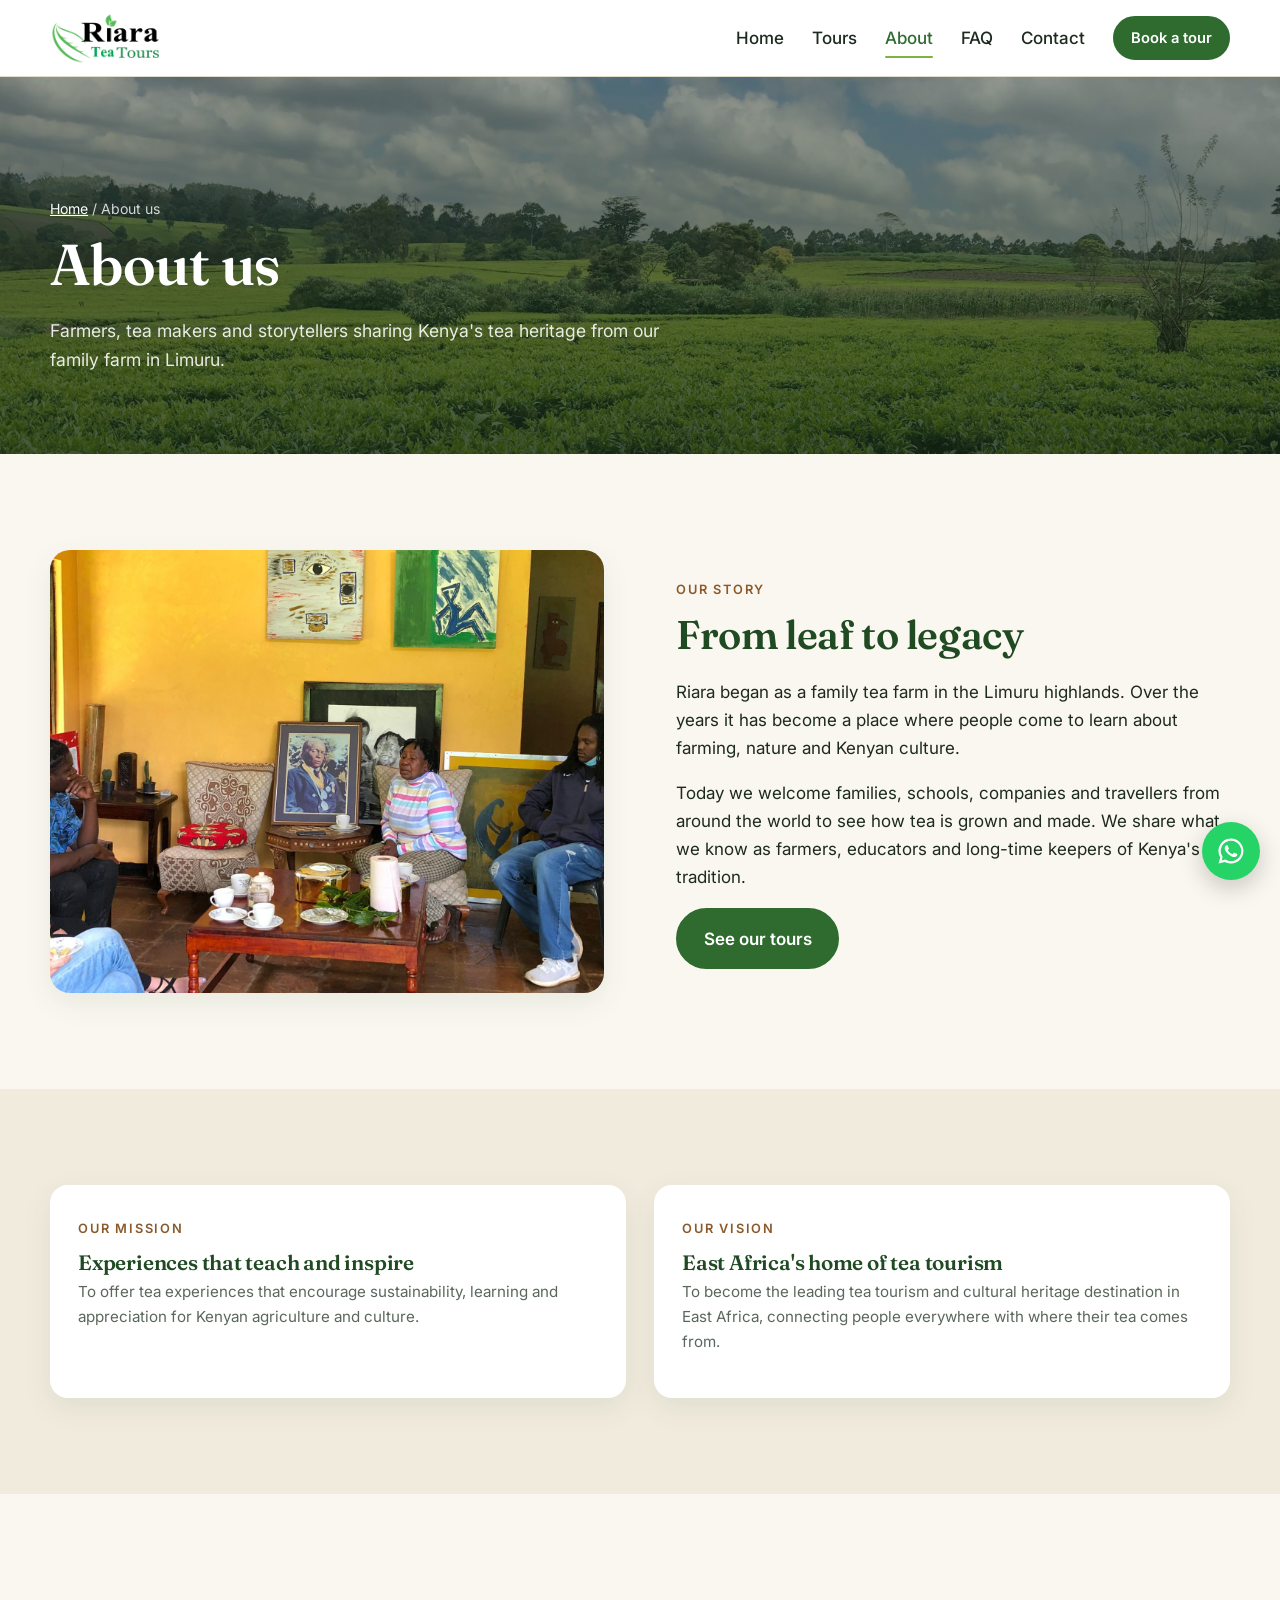
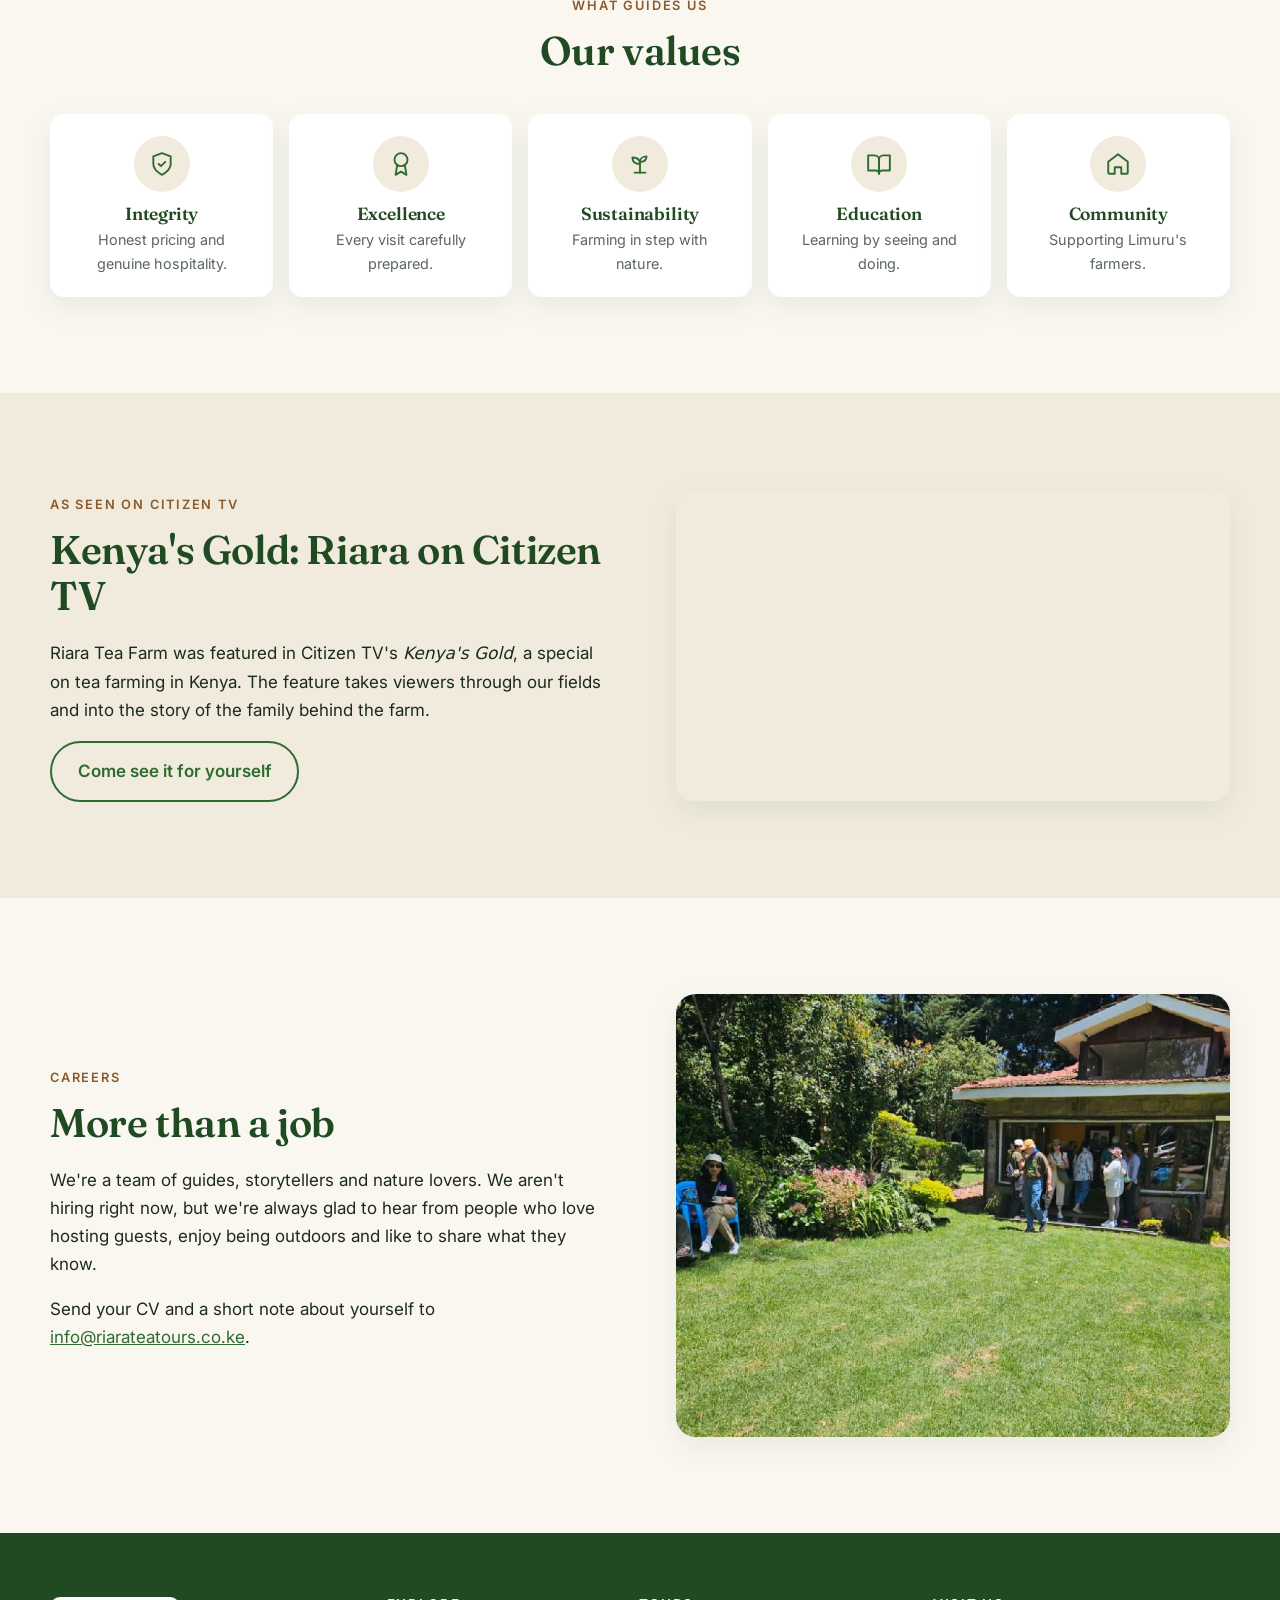
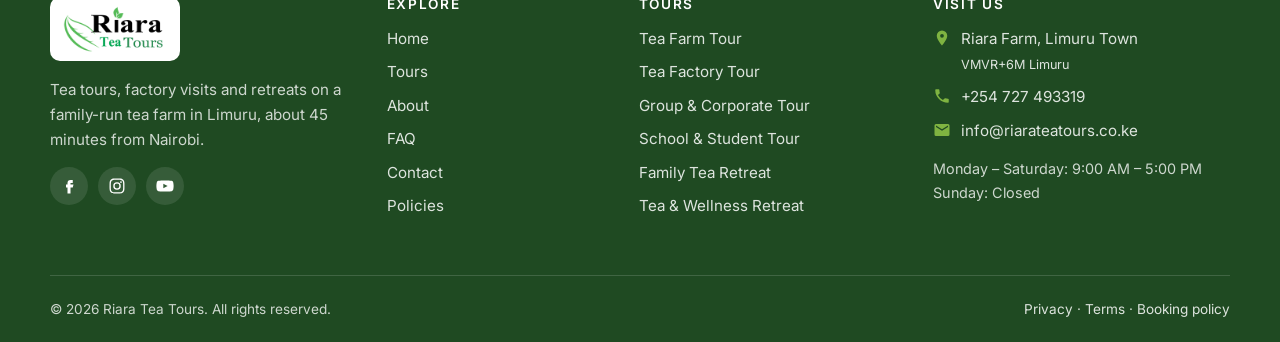
==== commit ff4372cc: "Use high-res farm photos for About, FAQ and Contact banners Co-Authored-By: Claude Opus 5.5 <noreply" ====
--- a/about.html
+++ b/about.html
@@ -12,7 +12,7 @@
 </head>
 <body>
 <main>
-  <section class="page-banner" style="background-image:url('assets/img/tea-valley.jpg')">
+  <section class="page-banner" style="background-image:url('assets/img/banner-estate.jpg')">
     <div class="wrap">
       <div class="crumbs"><a href="index.html">Home</a> / About us</div>
       <h1>About us</h1>
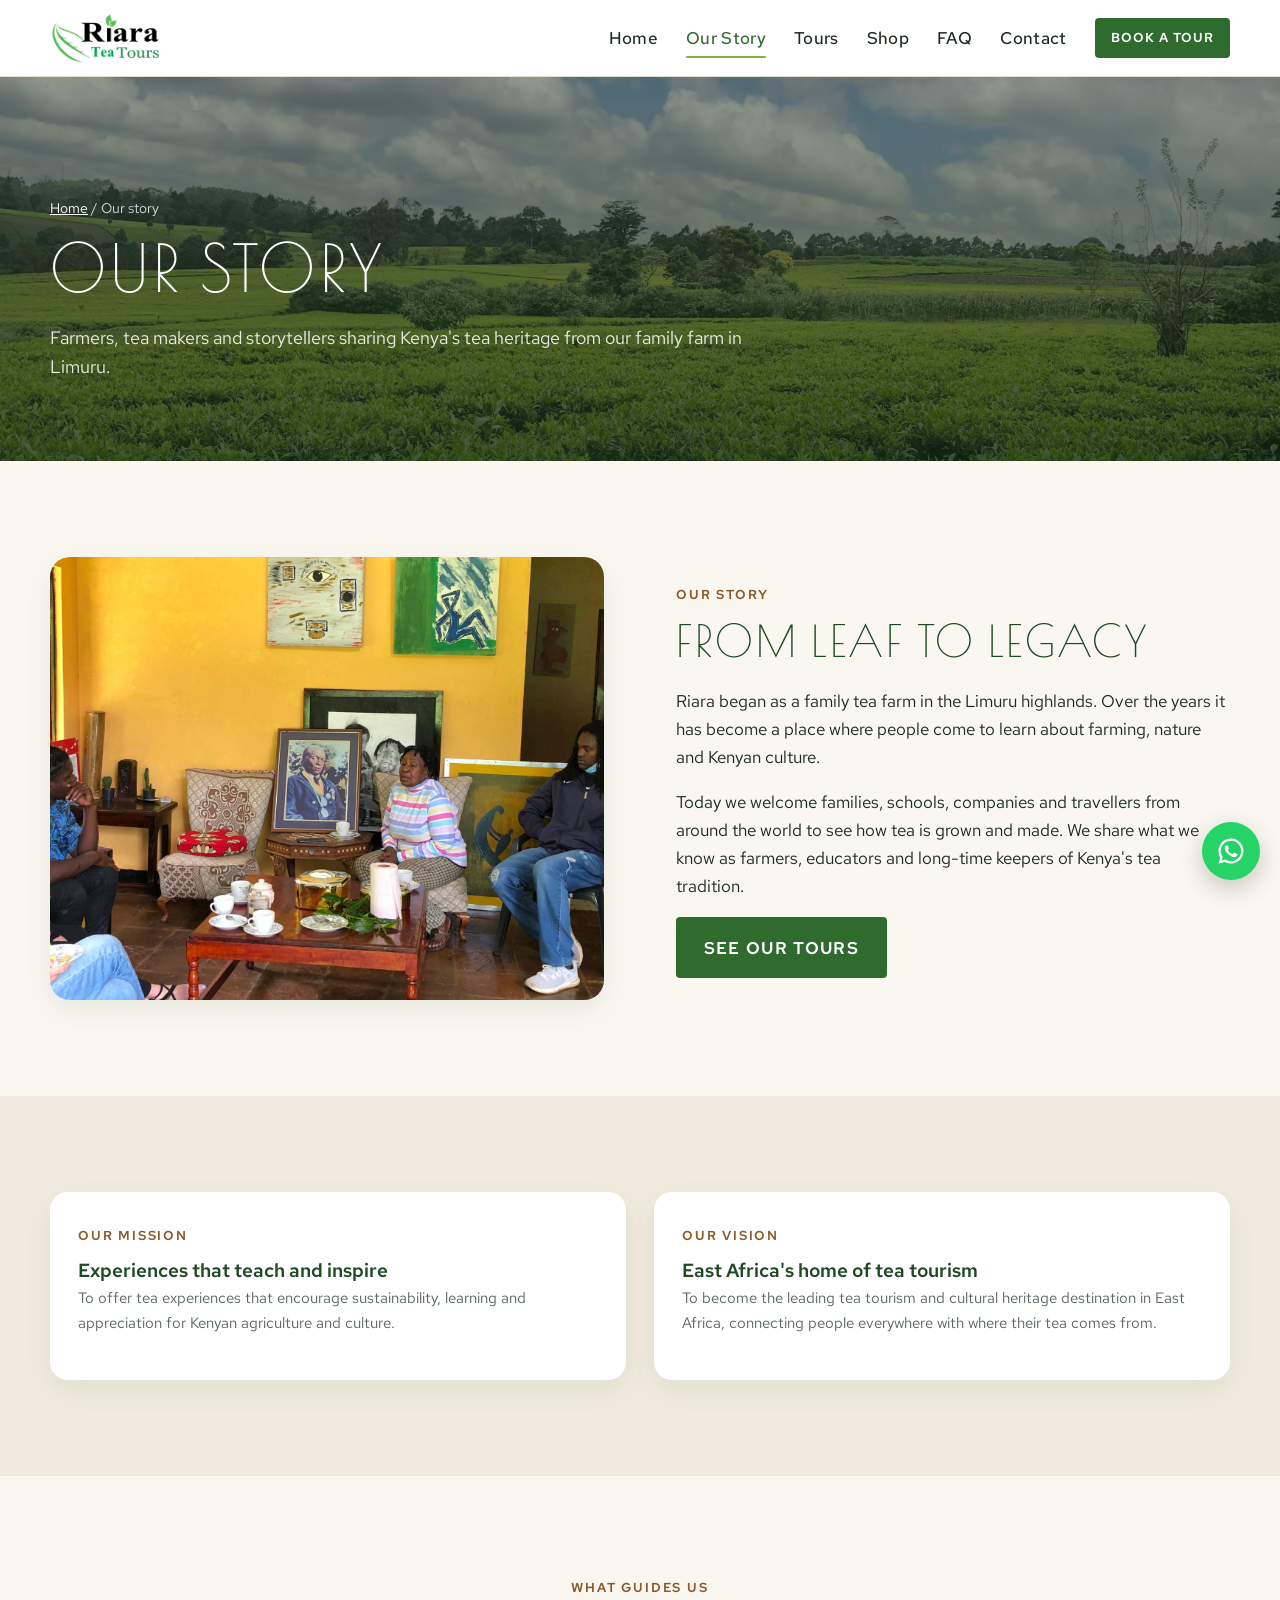
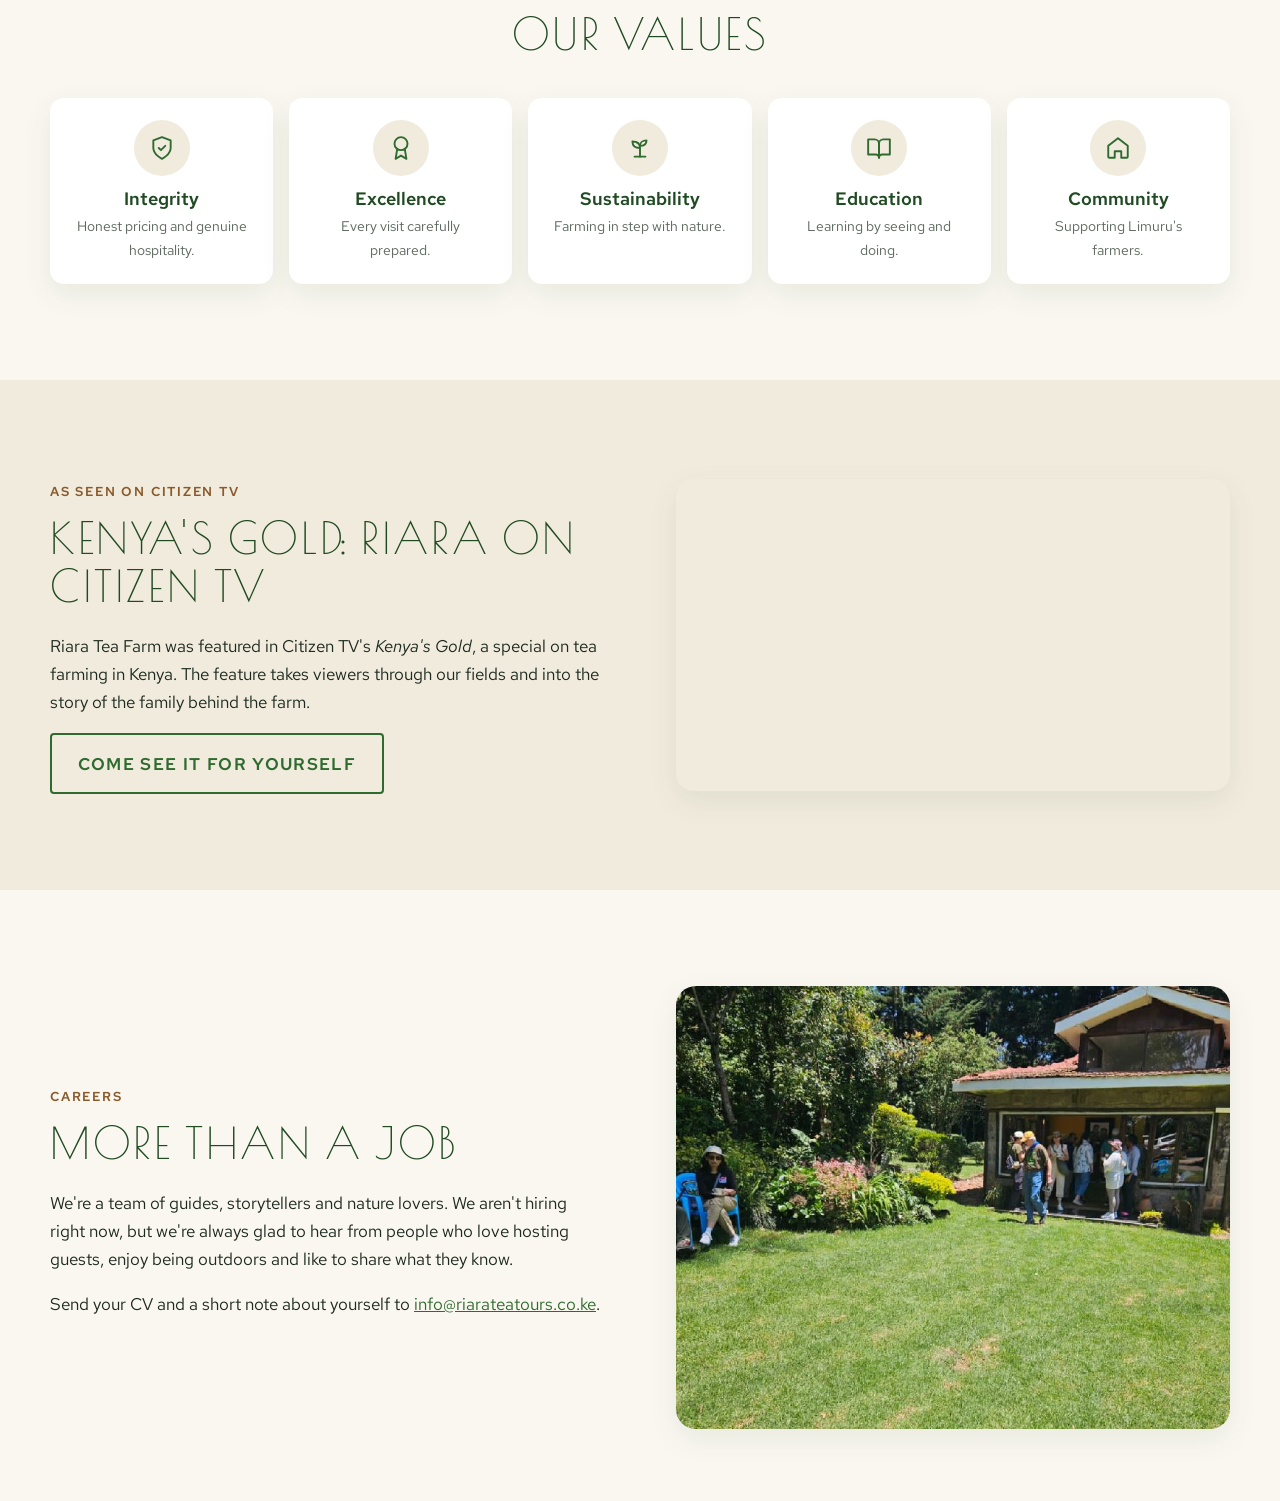
==== commit 5fe37486: "Add tea shop, rename About to Our Story, refresh design - Shop page driven by products.js with a Wha" ====
--- a/about.html
+++ b/about.html
@@ -2,82 +2,9 @@
 <html lang="en">
 <head>
   <meta charset="utf-8">
-  <meta name="viewport" content="width=device-width, initial-scale=1">
-  <title>About Us | Riara Tea Tours</title>
-  <meta name="description" content="Riara Tea Tours is a family-owned tea farm and agro-tourism experience in Limuru, Kenya.">
-  <link rel="icon" href="assets/img/favicon.svg" type="image/svg+xml">
-  <link rel="preconnect" href="https://fonts.googleapis.com"><link rel="preconnect" href="https://fonts.gstatic.com" crossorigin>
-  <link href="https://fonts.googleapis.com/css2?family=Fraunces:opsz,wght@9..144,500;9..144,600&family=Inter:wght@400;500;600&display=swap" rel="stylesheet">
-  <link rel="stylesheet" href="assets/css/style.css">
+  <title>Our Story | Riara Tea Tours</title>
+  <meta http-equiv="refresh" content="0; url=our-story.html">
+  <link rel="canonical" href="our-story.html">
 </head>
-<body>
-<main>
-  <section class="page-banner" style="background-image:url('assets/img/banner-estate.jpg')">
-    <div class="wrap">
-      <div class="crumbs"><a href="index.html">Home</a> / About us</div>
-      <h1>About us</h1>
-      <p>Farmers, tea makers and storytellers sharing Kenya's tea heritage from our family farm in Limuru.</p>
-    </div>
-  </section>
-  <section class="section">
-    <div class="wrap split">
-      <div><img src="assets/img/farmhouse-storytelling.jpg" alt="Guests sharing tea and stories in the Riara farmhouse" loading="lazy"></div>
-      <div>
-        <span class="eyebrow">Our story</span>
-        <h2>From leaf to legacy</h2>
-        <p>Riara began as a family tea farm in the Limuru highlands. Over the years it has become a place where people come to learn about farming, nature and Kenyan culture.</p>
-        <p>Today we welcome families, schools, companies and travellers from around the world to see how tea is grown and made. We share what we know as farmers, educators and long-time keepers of Kenya's tea tradition.</p>
-        <a class="btn" href="tours.html">See our tours</a>
-      </div>
-    </div>
-  </section>
-
-  <section class="section alt">
-    <div class="wrap grid grid-2">
-      <div class="panel"><span class="eyebrow">Our mission</span><h3>Experiences that teach and inspire</h3><p>To offer tea experiences that encourage sustainability, learning and appreciation for Kenyan agriculture and culture.</p></div>
-      <div class="panel"><span class="eyebrow">Our vision</span><h3>East Africa's home of tea tourism</h3><p>To become the leading tea tourism and cultural heritage destination in East Africa, connecting people everywhere with where their tea comes from.</p></div>
-    </div>
-  </section>
-
-  <section class="section">
-    <div class="wrap">
-      <div class="section-head center"><span class="eyebrow">What guides us</span><h2>Our values</h2></div>
-      <div class="values">
-        <div class="value"><div class="ico" data-icon="shield"></div><h3>Integrity</h3><p>Honest pricing and genuine hospitality.</p></div>
-        <div class="value"><div class="ico" data-icon="award"></div><h3>Excellence</h3><p>Every visit carefully prepared.</p></div>
-        <div class="value"><div class="ico" data-icon="sprout"></div><h3>Sustainability</h3><p>Farming in step with nature.</p></div>
-        <div class="value"><div class="ico" data-icon="book"></div><h3>Education</h3><p>Learning by seeing and doing.</p></div>
-        <div class="value"><div class="ico" data-icon="home"></div><h3>Community</h3><p>Supporting Limuru's farmers.</p></div>
-      </div>
-    </div>
-  </section>
-
-  <section class="section alt">
-    <div class="wrap split">
-      <div>
-        <span class="eyebrow">As seen on Citizen TV</span>
-        <h2>Kenya's Gold: Riara on Citizen TV</h2>
-        <p>Riara Tea Farm was featured in Citizen TV's <em>Kenya's Gold</em>, a special on tea farming in Kenya. The feature takes viewers through our fields and into the story of the family behind the farm.</p>
-        <a class="btn btn-outline" href="tours.html">Come see it for yourself</a>
-      </div>
-      <div class="video"><iframe src="https://www.youtube-nocookie.com/embed/vhMPCQSljsg" title="Kenya's Gold – Tea farming in Kenya, Citizen TV feature on Riara" loading="lazy" allow="accelerometer; encrypted-media; gyroscope; picture-in-picture" allowfullscreen></iframe></div>
-    </div>
-  </section>
-
-  <section class="section" id="careers">
-    <div class="wrap split reverse">
-      <div><img src="assets/img/farmhouse.jpg" alt="The Riara farmhouse and gardens" loading="lazy"></div>
-      <div>
-        <span class="eyebrow">Careers</span>
-        <h2>More than a job</h2>
-        <p>We're a team of guides, storytellers and nature lovers. We aren't hiring right now, but we're always glad to hear from people who love hosting guests, enjoy being outdoors and like to share what they know.</p>
-        <p>Send your CV and a short note about yourself to <a data-site="email" href="#"></a>.</p>
-      </div>
-    </div>
-  </section>
-</main>
-<script src="assets/js/config.js"></script>
-<script src="assets/js/tours.js"></script>
-<script src="assets/js/layout.js"></script>
-</body>
+<body><p>This page has moved to <a href="our-story.html">Our Story</a>.</p></body>
 </html>
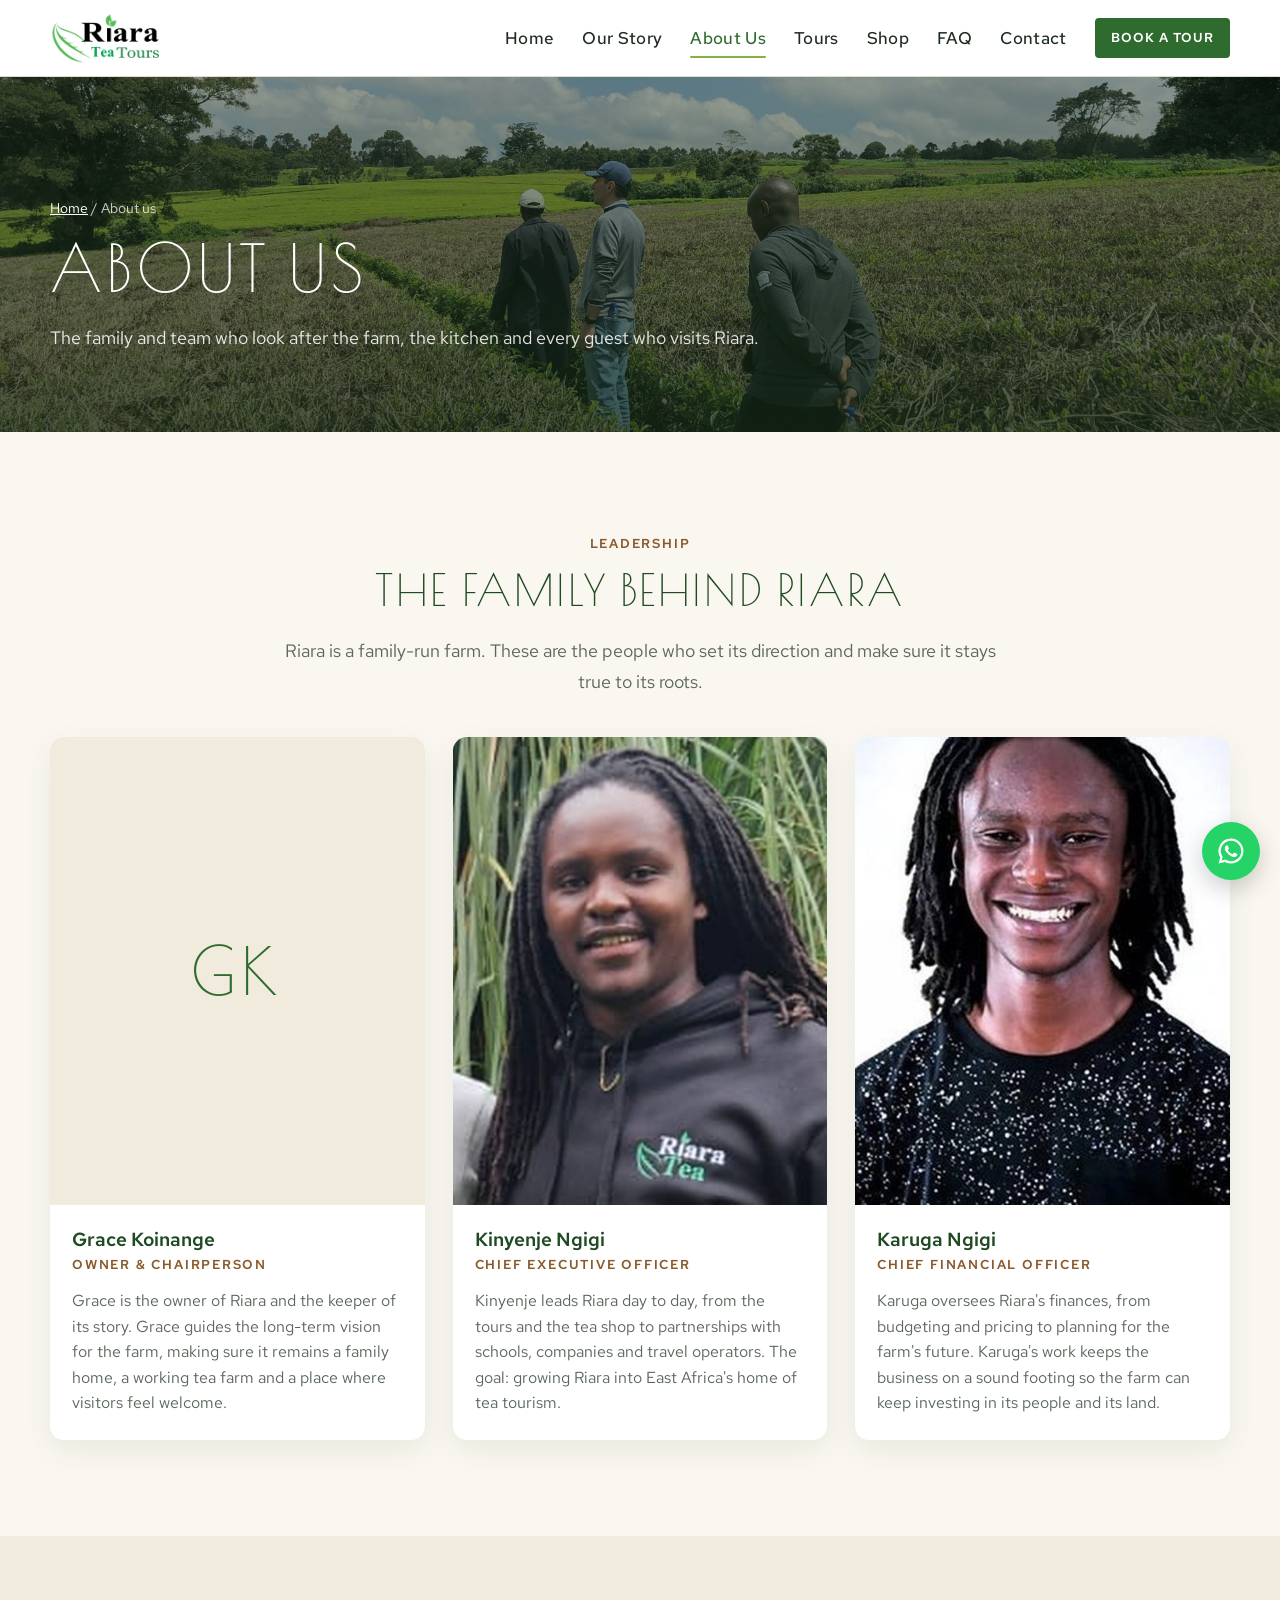
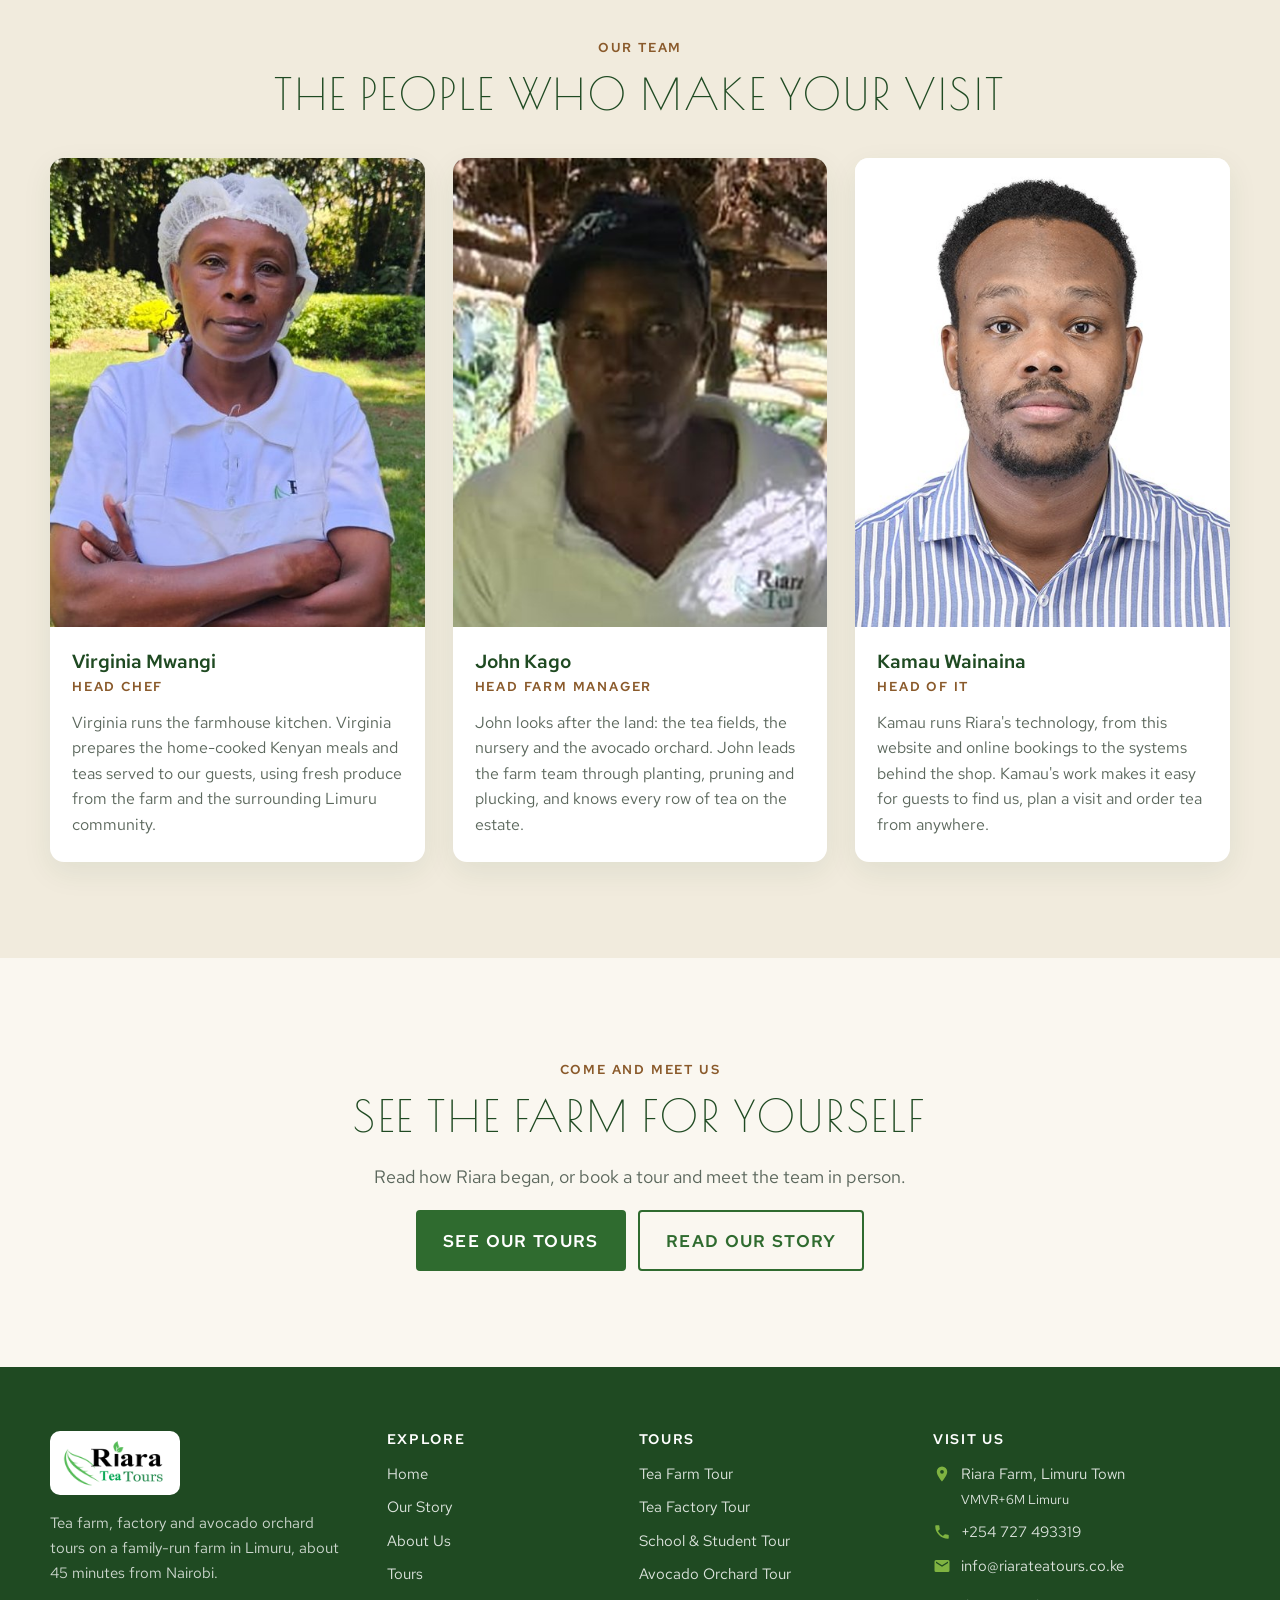
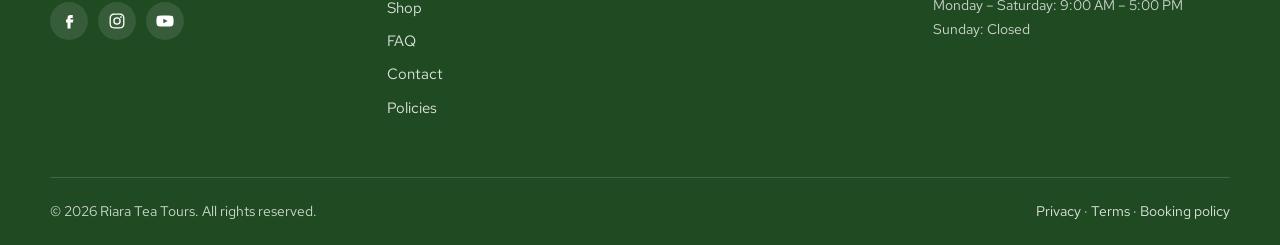
==== commit 594525aa: "Add About Us page with leadership and team Co-Authored-By: Claude Opus 5.5 <noreply@anthropic.com>" ====
--- a/about.html
+++ b/about.html
@@ -2,9 +2,110 @@
 <html lang="en">
 <head>
   <meta charset="utf-8">
-  <title>Our Story | Riara Tea Tours</title>
-  <meta http-equiv="refresh" content="0; url=our-story.html">
-  <link rel="canonical" href="our-story.html">
+  <meta name="viewport" content="width=device-width, initial-scale=1">
+  <title>About Us | Riara Tea Tours</title>
+  <meta name="description" content="Meet the family and team behind Riara Tea Tours, a family-owned tea farm in Limuru, Kenya.">
+  <link rel="icon" href="assets/img/favicon.svg" type="image/svg+xml">
+  <link rel="preconnect" href="https://fonts.googleapis.com"><link rel="preconnect" href="https://fonts.gstatic.com" crossorigin>
+  <link href="https://fonts.googleapis.com/css2?family=Poiret+One&family=Red+Hat+Text:wght@400;500;600&display=swap" rel="stylesheet">
+  <link rel="stylesheet" href="assets/css/style.css">
 </head>
-<body><p>This page has moved to <a href="our-story.html">Our Story</a>.</p></body>
+<body>
+<main>
+  <section class="page-banner" style="background-image:url('assets/img/banner-tea-rows.jpg')">
+    <div class="wrap">
+      <div class="crumbs"><a href="index.html">Home</a> / About us</div>
+      <h1>About us</h1>
+      <p>The family and team who look after the farm, the kitchen and every guest who visits Riara.</p>
+    </div>
+  </section>
+
+  <section class="section">
+    <div class="wrap">
+      <div class="section-head center">
+        <span class="eyebrow">Leadership</span>
+        <h2>The family behind Riara</h2>
+        <p class="lead">Riara is a family-run farm. These are the people who set its direction and make sure it stays true to its roots.</p>
+      </div>
+      <div class="team">
+        <article class="member">
+          <!-- Photo coming: replace this div with <img src="assets/img/team-grace.jpg" alt="Grace Koinange" loading="lazy"> -->
+          <div class="member-photo member-initials" aria-hidden="true">GK</div>
+          <div class="member-body">
+            <h3>Grace Koinange</h3>
+            <span class="role">Owner &amp; Chairperson</span>
+            <p>Grace is the owner of Riara and the keeper of its story. Grace guides the long-term vision for the farm, making sure it remains a family home, a working tea farm and a place where visitors feel welcome.</p>
+          </div>
+        </article>
+        <article class="member">
+          <img class="member-photo" src="assets/img/team-kinyenje.jpg" alt="Kinyenje Ngigi" loading="lazy" width="480" height="600">
+          <div class="member-body">
+            <h3>Kinyenje Ngigi</h3>
+            <span class="role">Chief Executive Officer</span>
+            <p>Kinyenje leads Riara day to day, from the tours and the tea shop to partnerships with schools, companies and travel operators. The goal: growing Riara into East Africa's home of tea tourism.</p>
+          </div>
+        </article>
+        <article class="member">
+          <img class="member-photo" src="assets/img/team-karuga.jpg" alt="Karuga Ngigi" loading="lazy" width="480" height="600">
+          <div class="member-body">
+            <h3>Karuga Ngigi</h3>
+            <span class="role">Chief Financial Officer</span>
+            <p>Karuga oversees Riara's finances, from budgeting and pricing to planning for the farm's future. Karuga's work keeps the business on a sound footing so the farm can keep investing in its people and its land.</p>
+          </div>
+        </article>
+      </div>
+    </div>
+  </section>
+
+  <section class="section alt">
+    <div class="wrap">
+      <div class="section-head center">
+        <span class="eyebrow">Our team</span>
+        <h2>The people who make your visit</h2>
+      </div>
+      <div class="team">
+        <article class="member">
+          <img class="member-photo" src="assets/img/team-virginia.jpg" alt="Virginia Mwangi" loading="lazy" width="480" height="600">
+          <div class="member-body">
+            <h3>Virginia Mwangi</h3>
+            <span class="role">Head Chef</span>
+            <p>Virginia runs the farmhouse kitchen. Virginia prepares the home-cooked Kenyan meals and teas served to our guests, using fresh produce from the farm and the surrounding Limuru community.</p>
+          </div>
+        </article>
+        <article class="member">
+          <img class="member-photo" src="assets/img/team-john.jpg" alt="John Kago" loading="lazy" width="480" height="600">
+          <div class="member-body">
+            <h3>John Kago</h3>
+            <span class="role">Head Farm Manager</span>
+            <p>John looks after the land: the tea fields, the nursery and the avocado orchard. John leads the farm team through planting, pruning and plucking, and knows every row of tea on the estate.</p>
+          </div>
+        </article>
+        <article class="member">
+          <img class="member-photo" src="assets/img/team-kamau.jpg" alt="Kamau Wainaina" loading="lazy" width="480" height="600">
+          <div class="member-body">
+            <h3>Kamau Wainaina</h3>
+            <span class="role">Head of IT</span>
+            <p>Kamau runs Riara's technology, from this website and online bookings to the systems behind the shop. Kamau's work makes it easy for guests to find us, plan a visit and order tea from anywhere.</p>
+          </div>
+        </article>
+      </div>
+    </div>
+  </section>
+
+  <section class="section">
+    <div class="wrap intro">
+      <span class="eyebrow">Come and meet us</span>
+      <h2>See the farm for yourself</h2>
+      <p>Read how Riara began, or book a tour and meet the team in person.</p>
+      <div class="btn-row" style="justify-content:center">
+        <a class="btn" href="tours.html">See our tours</a>
+        <a class="btn btn-outline" href="our-story.html">Read our story</a>
+      </div>
+    </div>
+  </section>
+</main>
+<script src="assets/js/config.js"></script>
+<script src="assets/js/tours.js"></script>
+<script src="assets/js/layout.js"></script>
+</body>
 </html>
--- a/assets/css/style.css
+++ b/assets/css/style.css
@@ -0,0 +1,359 @@
+/* =========================================================
+   RIARA TEA TOURS — styles
+   Brand colours are defined once here; change them to restyle
+   the whole site.
+   ========================================================= */
+:root {
+  --leaf: #2f6b2f;        /* main green */
+  --leaf-dark: #1f4a22;
+  --leaf-light: #7fb341;  /* logo leaf green */
+  --tea: #8a5a2b;         /* brewed tea brown accent */
+  --cream: #faf7f0;
+  --sand: #f1ebdd;
+  --ink: #1d2a1f;
+  --muted: #5b675c;
+  --line: #e2dccd;
+  --white: #fff;
+  --radius: 14px;
+  --shadow: 0 10px 30px rgba(31, 74, 34, 0.08);
+  --display: "Poiret One", "Josefin Sans", system-ui, sans-serif;  /* thin, elegant capitals for headings */
+  --serif: var(--display);
+  --sans: "Red Hat Text", system-ui, -apple-system, "Segoe UI", sans-serif;
+}
+
+*, *::before, *::after { box-sizing: border-box; }
+html { scroll-behavior: smooth; }
+body { margin: 0; font-family: var(--sans); color: var(--ink); background: var(--cream); line-height: 1.65; font-size: 17px; -webkit-font-smoothing: antialiased; }
+img { max-width: 100%; display: block; height: auto; }
+a { color: var(--leaf); }
+h1, h2 { font-family: var(--display); font-weight: 400; text-transform: uppercase; letter-spacing: .06em; line-height: 1.12; margin: 0 0 .5em; color: var(--leaf-dark); }
+h3, h4 { font-family: var(--sans); font-weight: 600; line-height: 1.25; margin: 0 0 .5em; color: var(--leaf-dark); }
+h1 { font-size: clamp(2.3rem, 5.5vw, 4rem); }
+h2 { font-size: clamp(1.8rem, 3.6vw, 2.7rem); }
+h3 { font-size: 1.2rem; }
+p { margin: 0 0 1em; }
+.wrap { width: min(1180px, 100% - 32px); margin-inline: auto; }
+.section { padding: clamp(56px, 8vw, 96px) 0; }
+.section.alt { background: var(--sand); }
+.eyebrow { display: inline-block; font-size: .8rem; font-weight: 600; letter-spacing: .14em; text-transform: uppercase; color: var(--tea); margin-bottom: .75rem; }
+.lead { font-size: 1.15rem; color: var(--muted); max-width: 60ch; }
+.center { text-align: center; }
+.center .lead { margin-inline: auto; }
+.section-head { margin-bottom: 40px; }
+
+/* Buttons */
+.btn { display: inline-flex; align-items: center; gap: .5em; background: var(--leaf); color: var(--white); text-decoration: none; font-weight: 600; padding: .85em 1.5em; border-radius: 4px; border: 2px solid var(--leaf); text-transform: uppercase; letter-spacing: .08em; font-size: .88rem; cursor: pointer; font: inherit; font-weight: 600; transition: background .2s, transform .2s; }
+.btn:hover { background: var(--leaf-dark); border-color: var(--leaf-dark); transform: translateY(-1px); }
+.btn-outline { background: transparent; color: var(--leaf); }
+.btn-outline:hover { background: var(--leaf); color: var(--white); }
+.btn-light { background: var(--white); color: var(--leaf-dark); border-color: var(--white); }
+.btn-light:hover { background: var(--sand); border-color: var(--sand); color: var(--leaf-dark); }
+.btn-wa { background: #25d366; border-color: #25d366; color: #fff; }
+.btn-wa:hover { background: #1da851; border-color: #1da851; }
+.btn-sm { padding: .55em 1.1em; font-size: .8rem; }
+.btn svg { width: 1.1em; height: 1.1em; fill: currentColor; }
+.btn-row { display: flex; flex-wrap: wrap; gap: 12px; }
+
+/* Outline icons */
+svg.i-line { fill: none !important; stroke: currentColor; stroke-width: 1.75; stroke-linecap: round; stroke-linejoin: round; }
+
+/* Header */
+.announce { background: var(--leaf-dark); color: var(--white); text-align: center; padding: 8px 16px; font-size: .9rem; }
+.site-header { position: sticky; top: 0; z-index: 50; background: rgba(255,255,255,.96); backdrop-filter: blur(8px); border-bottom: 1px solid var(--line); }
+.header-inner { display: flex; align-items: center; justify-content: space-between; min-height: 76px; }
+.brand img { height: 52px; width: auto; }
+.site-nav { display: flex; align-items: center; gap: 28px; }
+.site-nav a:not(.btn) { color: var(--ink); text-decoration: none; font-weight: 500; position: relative; letter-spacing: .02em; }
+.site-nav a:not(.btn):hover, .site-nav a[aria-current] { color: var(--leaf); }
+.site-nav a[aria-current]::after { content: ""; position: absolute; left: 0; right: 0; bottom: -6px; height: 2px; background: var(--leaf-light); border-radius: 2px; }
+.nav-toggle { display: none; background: none; border: 0; padding: 10px; cursor: pointer; }
+@media (max-width: 1060px) { .site-nav { gap: 18px; } }
+.nav-toggle span { display: block; width: 24px; height: 2px; background: var(--ink); margin: 5px 0; transition: .2s; }
+@media (max-width: 860px) {
+  .nav-toggle { display: block; }
+  .site-nav { position: absolute; top: 100%; left: 0; right: 0; flex-direction: column; align-items: stretch; gap: 0; background: var(--white); border-bottom: 1px solid var(--line); padding: 8px 16px 20px; display: none; box-shadow: var(--shadow); }
+  .site-nav.open { display: flex; }
+  .site-nav a:not(.btn) { padding: 14px 4px; border-bottom: 1px solid var(--line); }
+  .site-nav a[aria-current]::after { display: none; }
+  .site-nav .btn { margin-top: 16px; justify-content: center; }
+}
+
+/* Hero */
+.hero { padding: clamp(40px, 6vw, 80px) 0; }
+.hero-grid { display: grid; grid-template-columns: 1.05fr 1fr; gap: clamp(32px, 5vw, 64px); align-items: center; }
+.hero h1 { margin-bottom: .4em; }
+.hero .lead { margin-bottom: 1.6em; }
+.hero-media { position: relative; }
+.hero-media img { border-radius: 24px; aspect-ratio: 4/3.4; object-fit: cover; width: 100%; box-shadow: var(--shadow); }
+.hero-media .float-card { position: absolute; left: -24px; bottom: 28px; background: var(--white); border-radius: var(--radius); padding: 14px 18px; box-shadow: var(--shadow); display: flex; gap: 12px; align-items: center; max-width: 260px; }
+.float-card strong { display: block; font-family: var(--serif); color: var(--leaf-dark); font-size: 1.05rem; }
+.float-card small { color: var(--muted); }
+.float-card .dot { width: 42px; height: 42px; border-radius: 50%; background: var(--sand); display: grid; place-items: center; flex: none; }
+.float-card .dot svg { width: 22px; fill: var(--leaf); }
+.hero-facts { display: flex; flex-wrap: wrap; gap: 24px 36px; margin-top: 36px; padding-top: 28px; border-top: 1px solid var(--line); }
+.hero-facts div strong { display: block; font-family: var(--serif); font-size: 1.15rem; color: var(--leaf-dark); }
+.hero-facts div span { color: var(--muted); font-size: .92rem; }
+@media (max-width: 860px) {
+  .hero-grid { grid-template-columns: 1fr; }
+  .hero-media { order: -1; }
+  .hero-media .float-card { left: 12px; bottom: 12px; }
+}
+
+/* Page banner (inner pages) */
+.page-banner { position: relative; color: var(--white); padding: clamp(64px, 10vw, 120px) 0 clamp(48px, 7vw, 80px); background: var(--leaf-dark) center/cover no-repeat; isolation: isolate; }
+.page-banner::before { content: ""; position: absolute; inset: 0; background: linear-gradient(180deg, rgba(20,40,22,.45), rgba(20,40,22,.75)); z-index: -1; }
+.page-banner h1 { color: var(--white); margin-bottom: .3em; }
+.page-banner p { color: rgba(255,255,255,.88); font-size: 1.1rem; max-width: 60ch; margin: 0; }
+.crumbs { font-size: .88rem; margin-bottom: 12px; color: rgba(255,255,255,.8); }
+.crumbs a { color: var(--white); }
+
+/* Stats band */
+.stats-band { background: var(--leaf-dark); color: var(--white); padding: 44px 0; }
+.stats { display: grid; grid-template-columns: repeat(auto-fit, minmax(160px, 1fr)); gap: 24px; text-align: center; }
+.stat strong { display: block; font-family: var(--serif); font-size: clamp(2rem, 4vw, 2.8rem); font-weight: 600; line-height: 1.1; color: var(--white); }
+.stat span { color: rgba(255,255,255,.75); font-size: .95rem; letter-spacing: .02em; }
+
+/* Tour cards */
+.grid { display: grid; gap: 28px; }
+.grid-3 { grid-template-columns: repeat(auto-fill, minmax(300px, 1fr)); }
+.grid-2 { grid-template-columns: repeat(auto-fit, minmax(300px, 1fr)); }
+.card { background: var(--white); border-radius: var(--radius); overflow: hidden; box-shadow: var(--shadow); display: flex; flex-direction: column; text-decoration: none; color: inherit; transition: transform .25s, box-shadow .25s; }
+a.card:hover { transform: translateY(-4px); box-shadow: 0 18px 40px rgba(31,74,34,.14); }
+.card-img { position: relative; aspect-ratio: 4/3; overflow: hidden; }
+.card-img img { width: 100%; height: 100%; object-fit: cover; transition: transform .5s; }
+a.card:hover .card-img img { transform: scale(1.04); }
+.tag { position: absolute; top: 14px; left: 14px; background: rgba(255,255,255,.95); color: var(--leaf-dark); font-size: .78rem; font-weight: 600; padding: 4px 12px; border-radius: 999px; }
+.card-body { padding: 22px 22px 24px; display: flex; flex-direction: column; flex: 1; }
+.card-body h3 { margin-bottom: .35em; }
+.card-body p { color: var(--muted); font-size: .97rem; flex: 1; }
+.card-meta { display: flex; justify-content: space-between; align-items: center; padding-top: 16px; border-top: 1px solid var(--line); font-size: .92rem; }
+.card-meta .price { color: var(--muted); }
+.card-meta .price strong { color: var(--leaf-dark); font-size: 1.05rem; }
+.card-meta .more { color: var(--leaf); font-weight: 600; }
+
+/* Experiences list */
+.features { display: grid; grid-template-columns: repeat(auto-fit, minmax(260px, 1fr)); gap: 28px 40px; }
+.feature { display: flex; gap: 16px; }
+.feature .ico { flex: none; width: 52px; height: 52px; border-radius: 14px; background: var(--white); color: var(--leaf); display: grid; place-items: center; box-shadow: var(--shadow); }
+.feature .ico svg { width: 26px; height: 26px; }
+.feature h3 { font-size: 1.12rem; margin-bottom: .25em; }
+.feature p { color: var(--muted); font-size: .97rem; margin: 0; }
+
+/* Split section */
+.split { display: grid; grid-template-columns: 1fr 1fr; gap: clamp(32px, 6vw, 72px); align-items: center; }
+.split img { border-radius: 20px; box-shadow: var(--shadow); width: 100%; aspect-ratio: 5/4; object-fit: cover; }
+.split.reverse > :first-child { order: 2; }
+@media (max-width: 860px) { .split { grid-template-columns: 1fr; } .split.reverse > :first-child { order: 0; } }
+.checks { list-style: none; padding: 0; margin: 0 0 1.4em; }
+.checks li { padding-left: 30px; position: relative; margin-bottom: .55em; }
+.checks li::before { content: ""; position: absolute; left: 0; top: .42em; width: 18px; height: 18px; border-radius: 50%; background: var(--leaf-light) url("data:image/svg+xml,%3Csvg xmlns='http://www.w3.org/2000/svg' viewBox='0 0 24 24'%3E%3Cpath fill='white' d='M9 16.2 4.8 12l-1.4 1.4L9 19 21 7l-1.4-1.4z'/%3E%3C/svg%3E") center/12px no-repeat; }
+
+/* Testimonials */
+.quotes { display: grid; grid-template-columns: repeat(auto-fit, minmax(250px, 1fr)); gap: 24px; }
+.quote { background: var(--white); border-radius: var(--radius); padding: 26px; box-shadow: var(--shadow); margin: 0; display: flex; flex-direction: column; }
+.quote blockquote { margin: 0 0 18px; font-size: 1rem; flex: 1; }
+.quote blockquote::before { content: "“"; display: block; font-family: var(--serif); font-size: 3rem; line-height: .6; color: var(--leaf-light); margin-bottom: 8px; }
+.quote figcaption { font-weight: 600; color: var(--leaf-dark); }
+.stars { display: flex; gap: 3px; margin-bottom: 4px; }
+.stars svg { width: 16px; height: 16px; fill: #e0a526; }
+
+/* CTA band */
+.cta { background: var(--leaf-dark) url("../img/tea-fields.jpg") center/cover; position: relative; isolation: isolate; color: var(--white); border-radius: 24px; padding: clamp(40px, 6vw, 72px); text-align: center; overflow: hidden; }
+.cta::before { content: ""; position: absolute; inset: 0; background: rgba(20,45,22,.78); z-index: -1; }
+.cta h2 { color: var(--white); }
+.cta p { color: rgba(255,255,255,.88); max-width: 55ch; margin: 0 auto 1.6em; }
+.cta .btn-row { justify-content: center; }
+
+/* Tour detail */
+.tour-layout { display: grid; grid-template-columns: 1fr 380px; gap: 48px; align-items: start; }
+@media (max-width: 960px) { .tour-layout { grid-template-columns: 1fr; } }
+.tour-hero-img { border-radius: 20px; width: 100%; aspect-ratio: 16/10; object-fit: cover; margin-bottom: 14px; }
+.thumbs { display: grid; grid-template-columns: repeat(3, 1fr); gap: 14px; margin-bottom: 40px; }
+.thumbs img { border-radius: 12px; aspect-ratio: 4/3; object-fit: cover; width: 100%; }
+.videos { display: grid; grid-template-columns: repeat(auto-fill, minmax(220px, 1fr)); gap: 16px; margin-bottom: 40px; }
+.videos figure { margin: 0; }
+.videos video { width: 100%; aspect-ratio: 9/16; max-height: 520px; object-fit: cover; border-radius: 14px; background: var(--leaf-dark); box-shadow: var(--shadow); }
+.videos figcaption { font-size: .9rem; color: var(--muted); margin-top: 8px; }
+.facts { display: grid; grid-template-columns: repeat(auto-fit, minmax(180px, 1fr)); gap: 16px; background: var(--white); border-radius: var(--radius); padding: 22px; box-shadow: var(--shadow); margin-bottom: 36px; }
+.facts dt { font-size: .8rem; text-transform: uppercase; letter-spacing: .1em; color: var(--muted); }
+.facts dd { margin: 0; font-weight: 600; color: var(--leaf-dark); }
+.tour-content h2 { font-size: 1.6rem; margin-top: 1.6em; }
+.tour-content h2:first-child { margin-top: 0; }
+.price-table { width: 100%; border-collapse: collapse; background: var(--white); border-radius: var(--radius); overflow: hidden; box-shadow: var(--shadow); margin-bottom: 1em; }
+.price-table td { padding: 14px 18px; border-bottom: 1px solid var(--line); }
+.price-table tr:last-child td { border-bottom: 0; }
+.price-table td:last-child { text-align: right; font-weight: 600; color: var(--leaf-dark); white-space: nowrap; }
+.notes { background: #fff8e8; border-left: 4px solid #e0a526; padding: 16px 20px; border-radius: 0 10px 10px 0; color: #5a4a2a; }
+.notes ul { margin: 0; padding-left: 1.1em; }
+.timeline { list-style: none; padding: 0; margin: 0 0 1.4em; border-left: 2px solid var(--leaf-light); }
+.timeline li { position: relative; padding: 0 0 .9em 24px; }
+.timeline li::before { content: ""; position: absolute; left: -7px; top: .45em; width: 12px; height: 12px; border-radius: 50%; background: var(--white); border: 2px solid var(--leaf); }
+.timeline li:last-child { padding-bottom: 0; }
+.timeline strong { display: block; font-size: .8rem; letter-spacing: .1em; text-transform: uppercase; color: var(--tea); }
+.grid-pair { grid-template-columns: repeat(auto-fit, minmax(min(100%, 420px), 1fr)); }
+.menu-list { list-style: none; padding: 0; margin: 0 0 1em; display: flex; flex-wrap: wrap; gap: 10px; }
+.menu-list li { background: var(--white); border: 1px solid var(--line); border-radius: 999px; padding: 6px 16px; }
+.sticky { position: sticky; top: 100px; }
+
+/* Forms */
+.panel { background: var(--white); border-radius: 18px; padding: 28px; box-shadow: var(--shadow); }
+.panel h3 { margin-bottom: .2em; }
+.panel > p { color: var(--muted); font-size: .95rem; }
+.form { display: grid; gap: 14px; }
+.form-row { display: grid; grid-template-columns: 1fr 1fr; gap: 14px; }
+@media (max-width: 520px) { .form-row { grid-template-columns: 1fr; } }
+.form label { display: grid; gap: 6px; font-size: .88rem; font-weight: 600; color: var(--leaf-dark); }
+.form input, .form select, .form textarea { font: inherit; font-size: 1rem; font-weight: 400; padding: 12px 14px; border: 1.5px solid var(--line); border-radius: 10px; background: var(--cream); color: var(--ink); width: 100%; }
+.form input:focus, .form select:focus, .form textarea:focus { outline: none; border-color: var(--leaf-light); background: var(--white); }
+.form textarea { min-height: 110px; resize: vertical; }
+.form .btn { justify-content: center; width: 100%; }
+.form-alt { text-align: center; font-size: .9rem; color: var(--muted); margin: 0; }
+.form-alt button { background: none; border: 0; color: var(--leaf); font: inherit; font-weight: 600; text-decoration: underline; cursor: pointer; padding: 0; }
+
+/* Contact */
+.contact-cards { display: grid; gap: 16px; }
+.contact-card { display: flex; gap: 16px; align-items: flex-start; background: var(--white); border-radius: var(--radius); padding: 20px; box-shadow: var(--shadow); }
+.contact-card .ico { width: 44px; height: 44px; border-radius: 50%; background: var(--sand); display: grid; place-items: center; flex: none; }
+.contact-card .ico { color: var(--leaf); }
+.contact-card .ico svg { width: 20px; height: 20px; fill: var(--leaf); }
+.contact-card h3 { font-size: 1.05rem; margin: 0 0 2px; }
+.contact-card p, .contact-card a { margin: 0; color: var(--muted); text-decoration: none; }
+.contact-card a:hover { color: var(--leaf); }
+.map { border: 0; width: 100%; height: 360px; border-radius: 18px; box-shadow: var(--shadow); }
+
+/* FAQ */
+.faq { max-width: 820px; margin-inline: auto; }
+.faq details { background: var(--white); border-radius: var(--radius); margin-bottom: 12px; box-shadow: var(--shadow); }
+.faq summary { cursor: pointer; padding: 20px 56px 20px 24px; font-weight: 600; color: var(--leaf-dark); list-style: none; position: relative; }
+.faq summary::-webkit-details-marker { display: none; }
+.faq summary::after { content: "+"; position: absolute; right: 24px; top: 50%; transform: translateY(-50%); font-size: 1.5rem; color: var(--leaf-light); transition: transform .2s; }
+.faq details[open] summary::after { transform: translateY(-50%) rotate(45deg); }
+.faq details > div { padding: 0 24px 20px; color: var(--muted); }
+
+/* Values */
+.values { display: grid; grid-template-columns: repeat(auto-fit, minmax(170px, 1fr)); gap: 16px; }
+.value { background: var(--white); border-radius: var(--radius); padding: 22px; text-align: center; box-shadow: var(--shadow); }
+.value .ico { width: 56px; height: 56px; margin: 0 auto 12px; border-radius: 50%; background: var(--sand); color: var(--leaf); display: grid; place-items: center; }
+.value .ico svg { width: 26px; height: 26px; }
+.value h3 { font-size: 1.1rem; margin: 0 0 4px; }
+.value p { font-size: .9rem; color: var(--muted); margin: 0; }
+.video { position: relative; aspect-ratio: 16/9; border-radius: 18px; overflow: hidden; box-shadow: var(--shadow); }
+.video iframe { position: absolute; inset: 0; width: 100%; height: 100%; border: 0; }
+
+/* Policies */
+.prose { max-width: 760px; margin-inline: auto; }
+.prose h2 { margin-top: 1.8em; padding-top: .5em; scroll-margin-top: 100px; }
+.prose h3 { font-family: var(--sans); font-size: 1.05rem; margin-top: 1.4em; }
+.policy-nav { display: flex; flex-wrap: wrap; gap: 10px; justify-content: center; margin-bottom: 20px; }
+
+/* Footer */
+.site-footer { background: var(--leaf-dark); color: rgba(255,255,255,.78); padding: 64px 0 0; margin-top: 0; font-size: .95rem; }
+.footer-grid { display: grid; grid-template-columns: 1.4fr 1fr 1.2fr 1.4fr; gap: 40px; }
+@media (max-width: 860px) { .footer-grid { grid-template-columns: 1fr 1fr; } }
+@media (max-width: 520px) { .footer-grid { grid-template-columns: 1fr; } }
+.site-footer h3 { color: var(--white); font-family: var(--sans); font-size: .85rem; text-transform: uppercase; letter-spacing: .12em; margin-bottom: 1em; }
+.site-footer ul { list-style: none; padding: 0; margin: 0; }
+.site-footer li { margin-bottom: .55em; }
+.site-footer a { color: rgba(255,255,255,.85); text-decoration: none; }
+.site-footer a:hover { color: var(--white); text-decoration: underline; }
+.footer-logo { background: var(--white); border-radius: 10px; padding: 8px 12px; height: 64px; width: auto; margin-bottom: 16px; }
+.contact-list li { display: flex; gap: 10px; align-items: flex-start; }
+.contact-list svg { width: 18px; flex: none; fill: var(--leaf-light); margin-top: 3px; }
+.hours { margin-top: 1em; font-size: .9rem; }
+.social { display: flex; gap: 10px; }
+.social a { width: 38px; height: 38px; border-radius: 50%; background: rgba(255,255,255,.1); display: grid; place-items: center; }
+.social a:hover { background: var(--leaf-light); }
+.social svg { width: 18px; fill: var(--white); }
+.footer-bottom { display: flex; flex-wrap: wrap; gap: 8px 24px; justify-content: space-between; border-top: 1px solid rgba(255,255,255,.15); margin-top: 48px; padding: 22px 0; font-size: .85rem; }
+
+/* WhatsApp floating button */
+.wa-float { position: fixed; right: 20px; bottom: 20px; width: 58px; height: 58px; border-radius: 50%; background: #25d366; display: grid; place-items: center; box-shadow: 0 8px 24px rgba(0,0,0,.2); z-index: 60; transition: transform .2s; }
+.wa-float:hover { transform: scale(1.08); }
+.wa-float svg { width: 30px; fill: #fff; }
+
+.empty { text-align: center; padding: 80px 0; }
+
+/* =========================================================
+   Full-screen home hero + see-through header over it
+   ========================================================= */
+body.home .site-header { position: fixed; left: 0; right: 0; background: transparent; border-bottom-color: transparent; backdrop-filter: none; transition: background .3s, border-color .3s; }
+body.home .site-header:not(.scrolled) .site-nav a:not(.btn) { color: var(--white); }
+body.home .site-header:not(.scrolled) .site-nav a[aria-current]::after { background: var(--white); }
+body.home .site-header:not(.scrolled) .nav-toggle span { background: var(--white); }
+body.home .site-header:not(.scrolled) .brand img { background: rgba(255,255,255,.92); border-radius: 6px; padding: 4px 8px; }
+body.home .site-header.scrolled { background: rgba(255,255,255,.97); border-bottom-color: var(--line); backdrop-filter: blur(8px); }
+@media (max-width: 860px) {
+  body.home .site-header:not(.scrolled) .site-nav.open a:not(.btn) { color: var(--ink); }
+}
+
+.hero-full { position: relative; min-height: 100vh; min-height: 100svh; display: grid; place-items: center; text-align: center; color: var(--white); background: var(--leaf-dark) center/cover no-repeat; isolation: isolate; padding: 120px 16px 80px; }
+.hero-full::before { content: ""; position: absolute; inset: 0; background: radial-gradient(ellipse 60% 45% at 50% 48%, rgba(15,35,18,.45), transparent 75%), linear-gradient(180deg, rgba(15,35,18,.55) 0%, rgba(15,35,18,.4) 45%, rgba(15,35,18,.65) 100%); z-index: -1; }
+.hero-full h1, .hero-full .hero-sub { text-shadow: 0 2px 18px rgba(0,0,0,.45); }
+.hero-full h1 { color: var(--white); font-size: clamp(2.8rem, 8vw, 5.6rem); letter-spacing: .1em; margin-bottom: .2em; }
+.hero-full .hero-sub { font-family: var(--sans); font-weight: 500; text-transform: uppercase; letter-spacing: .32em; font-size: clamp(.9rem, 1.6vw, 1.1rem); margin: 0 0 2.4em; }
+.hero-full .btn-row { justify-content: center; }
+.btn-tea { background: var(--tea); border-color: var(--tea); color: var(--white); }
+.btn-tea:hover { background: #6e4621; border-color: #6e4621; }
+.scroll-cue { position: absolute; bottom: 24px; left: 50%; transform: translateX(-50%); width: 26px; height: 42px; border: 2px solid rgba(255,255,255,.7); border-radius: 14px; }
+.scroll-cue::after { content: ""; position: absolute; top: 8px; left: 50%; width: 4px; height: 8px; margin-left: -2px; border-radius: 2px; background: var(--white); animation: cue 1.8s infinite; }
+@keyframes cue { 0% { opacity: 0; transform: translateY(0); } 40% { opacity: 1; } 100% { opacity: 0; transform: translateY(12px); } }
+@media (prefers-reduced-motion: reduce) { .scroll-cue::after { animation: none; } }
+
+/* Centred intro text */
+.intro { max-width: 820px; margin-inline: auto; text-align: center; }
+.intro p { font-size: 1.15rem; color: var(--muted); }
+
+/* Split photo tiles with big titles */
+.tiles { display: grid; grid-template-columns: 1fr 1fr; }
+@media (max-width: 760px) { .tiles { grid-template-columns: 1fr; } }
+.tile { position: relative; min-height: clamp(320px, 42vw, 520px); display: grid; place-items: center; text-align: center; color: var(--white); text-decoration: none; overflow: hidden; isolation: isolate; }
+.tile img { position: absolute; inset: 0; width: 100%; height: 100%; object-fit: cover; z-index: -2; transition: transform .8s ease; }
+.tile::before { content: ""; position: absolute; inset: 0; background: rgba(15,35,18,.45); z-index: -1; transition: background .4s; }
+.tile:hover img { transform: scale(1.05); }
+.tile:hover::before { background: rgba(15,35,18,.3); }
+.tile h2 { color: var(--white); font-size: clamp(2.2rem, 5vw, 3.8rem); margin: 0 0 .3em; }
+.tile span { display: inline-block; font-size: .85rem; letter-spacing: .14em; text-transform: uppercase; border-bottom: 1px solid rgba(255,255,255,.7); padding-bottom: 4px; }
+
+/* =========================================================
+   Shop
+   ========================================================= */
+.products { display: grid; gap: clamp(48px, 7vw, 88px); }
+.product { display: grid; grid-template-columns: 1fr 1.1fr; gap: clamp(28px, 5vw, 64px); align-items: center; scroll-margin-top: 100px; }
+.product:nth-child(even) .product-media { order: 2; }
+@media (max-width: 820px) { .product { grid-template-columns: 1fr; } .product:nth-child(even) .product-media { order: 0; } }
+.product-media > img { width: 100%; aspect-ratio: 4/5; object-fit: cover; border-radius: 6px; background: var(--white); box-shadow: var(--shadow); }
+.product-thumbs { display: flex; gap: 10px; margin-top: 12px; }
+.product-thumbs button { padding: 0; border: 2px solid transparent; border-radius: 6px; background: none; cursor: pointer; width: 72px; overflow: hidden; }
+.product-thumbs button[aria-current] { border-color: var(--leaf); }
+.product-thumbs img { width: 100%; aspect-ratio: 1; object-fit: cover; display: block; }
+.product-body h2 { margin-bottom: .25em; }
+.product-price { font-family: var(--display); font-size: 2rem; color: var(--tea); margin: 0 0 .8em; letter-spacing: .04em; }
+.qty-row { display: flex; flex-wrap: wrap; gap: 14px; align-items: center; }
+.qty { display: inline-flex; align-items: center; border: 1.5px solid var(--line); border-radius: 4px; background: var(--white); }
+.qty button { width: 44px; height: 44px; border: 0; background: none; font-size: 1.3rem; color: var(--leaf-dark); cursor: pointer; }
+.qty button:hover { background: var(--sand); }
+.qty output { min-width: 36px; text-align: center; font-weight: 600; }
+
+.order-grid { display: grid; grid-template-columns: 1fr 1fr; gap: clamp(32px, 5vw, 64px); align-items: start; }
+@media (max-width: 860px) { .order-grid { grid-template-columns: 1fr; } }
+#order { scroll-margin-top: 80px; }
+.order-lines { list-style: none; padding: 0; margin: 0 0 8px; border-top: 1px solid var(--line); }
+.order-lines li { display: flex; justify-content: space-between; gap: 16px; padding: 14px 0; border-bottom: 1px solid var(--line); }
+.order-lines .empty-line { color: var(--muted); justify-content: flex-start; }
+.order-total { display: flex; justify-content: space-between; align-items: baseline; padding: 14px 0 18px; font-size: 1.1rem; }
+.order-total strong { font-family: var(--display); font-size: 1.8rem; color: var(--tea); }
+.small-print { font-size: .9rem; color: var(--muted); }
+.order-bar { position: fixed; left: 16px; right: 92px; bottom: 20px; z-index: 55; display: flex; align-items: center; justify-content: space-between; gap: 12px; background: var(--leaf-dark); color: var(--white); padding: 10px 12px 10px 18px; border-radius: 6px; box-shadow: 0 10px 30px rgba(0,0,0,.2); max-width: 520px; }
+.order-bar[hidden] { display: none; }
+
+/* =========================================================
+   About us — team
+   ========================================================= */
+.team { display: grid; grid-template-columns: repeat(auto-fit, minmax(min(100%, 280px), 1fr)); gap: 28px; }
+.member { background: var(--white); border-radius: var(--radius); overflow: hidden; box-shadow: var(--shadow); display: flex; flex-direction: column; }
+.member-photo { width: 100%; aspect-ratio: 4/5; object-fit: cover; object-position: center top; }
+.member-initials { display: grid; place-items: center; background: var(--sand); color: var(--leaf); font-family: var(--display); font-size: 4rem; letter-spacing: .08em; }
+.member-body { padding: 22px 22px 24px; }
+.member-body h3 { margin-bottom: .15em; }
+.member .role { display: block; font-size: .8rem; font-weight: 600; letter-spacing: .14em; text-transform: uppercase; color: var(--tea); margin-bottom: .8rem; }
+.member-body p { color: var(--muted); font-size: .97rem; margin: 0; }
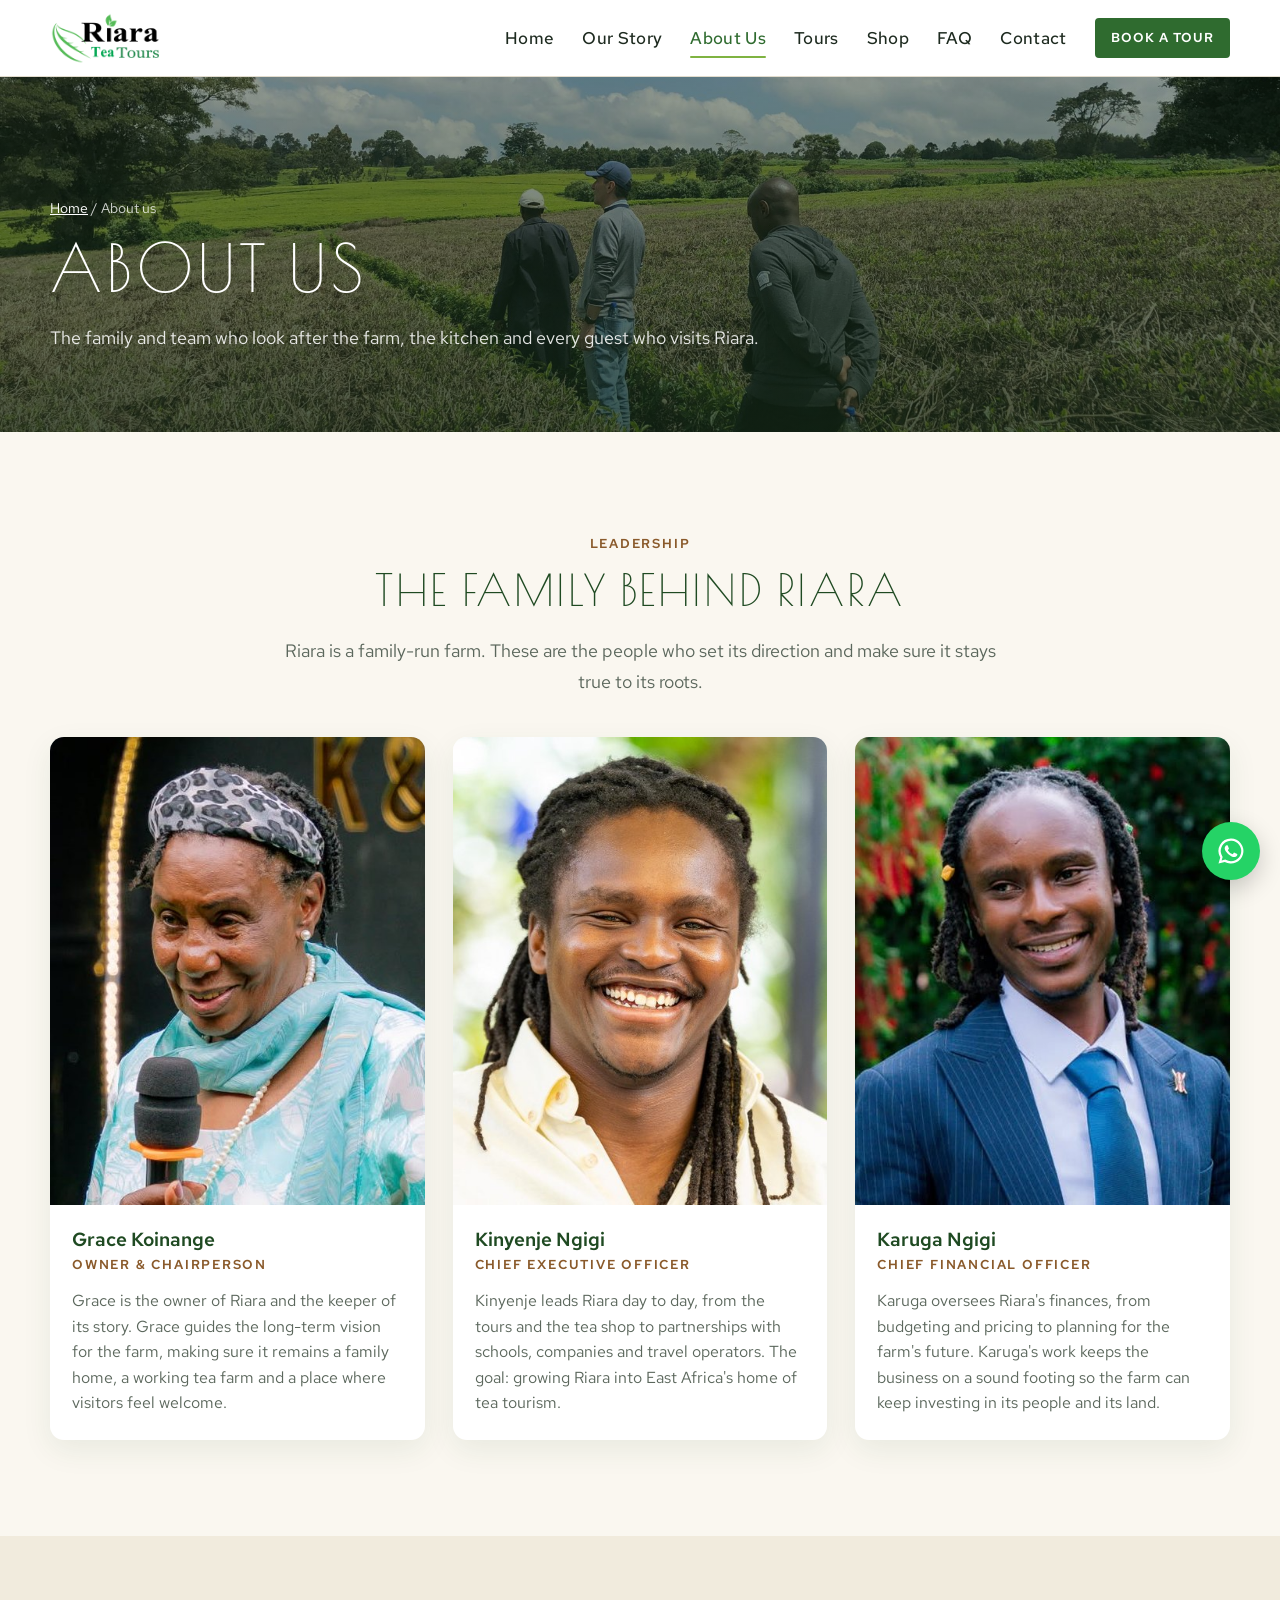
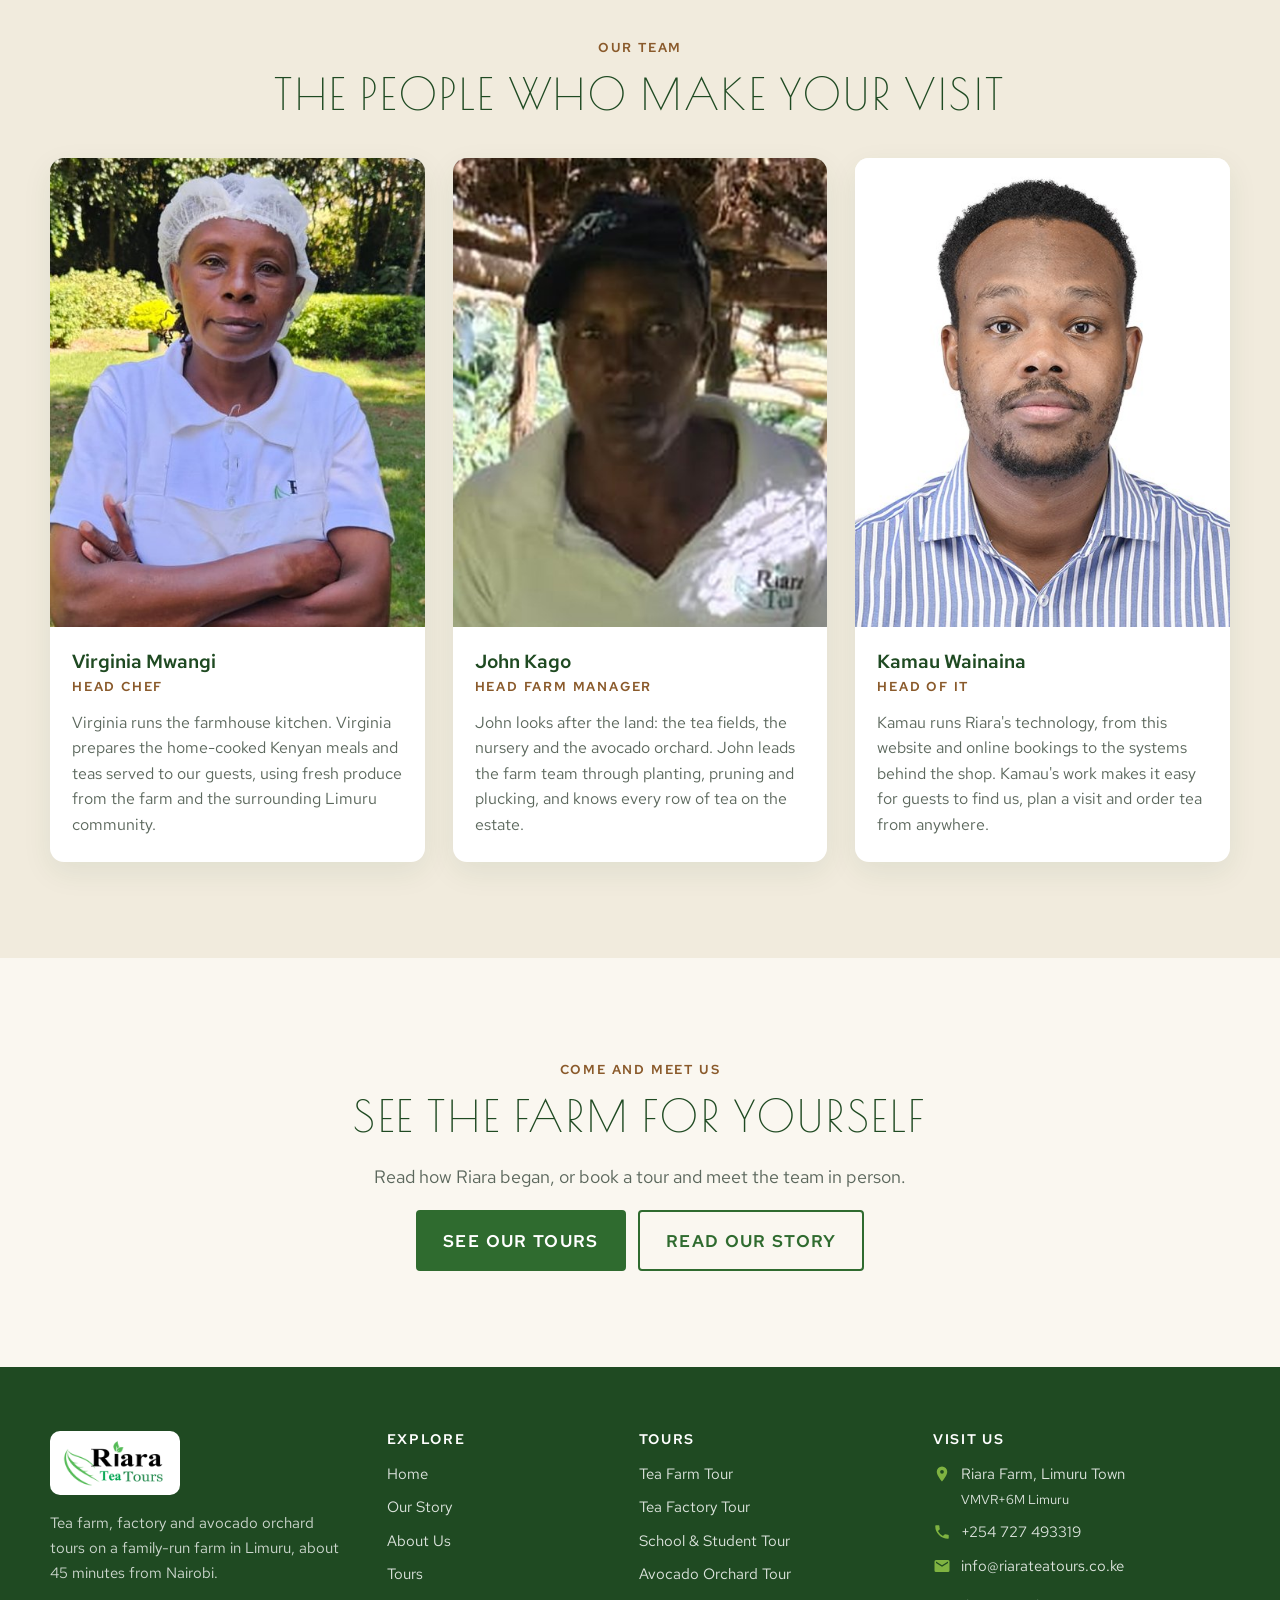
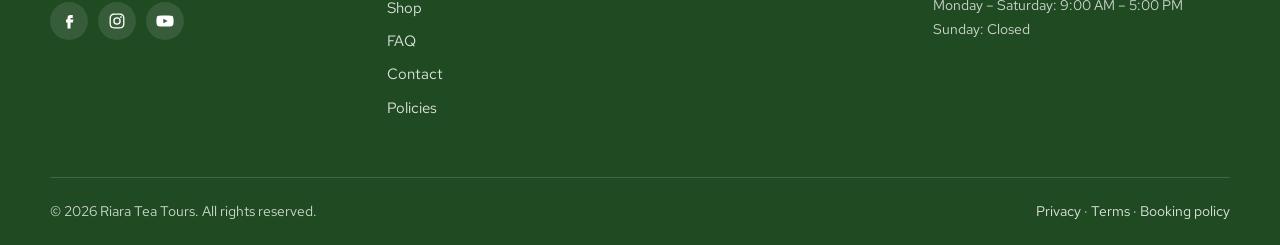
==== commit 12f3c03e: "Add Grace's photo and update Kinyenje's on About Us page Co-Authored-By: Claude Opus 5.5 <noreply@an" ====
--- a/about.html
+++ b/about.html
@@ -29,8 +29,7 @@
       </div>
       <div class="team">
         <article class="member">
-          <!-- Photo coming: replace this div with <img src="assets/img/team-grace.jpg" alt="Grace Koinange" loading="lazy"> -->
-          <div class="member-photo member-initials" aria-hidden="true">GK</div>
+          <img class="member-photo" src="assets/img/team-grace.jpg" alt="Grace Koinange" loading="lazy" width="480" height="600">
           <div class="member-body">
             <h3>Grace Koinange</h3>
             <span class="role">Owner &amp; Chairperson</span>
--- a/assets/css/style.css
+++ b/assets/css/style.css
@@ -352,7 +352,6 @@
 .team { display: grid; grid-template-columns: repeat(auto-fit, minmax(min(100%, 280px), 1fr)); gap: 28px; }
 .member { background: var(--white); border-radius: var(--radius); overflow: hidden; box-shadow: var(--shadow); display: flex; flex-direction: column; }
 .member-photo { width: 100%; aspect-ratio: 4/5; object-fit: cover; object-position: center top; }
-.member-initials { display: grid; place-items: center; background: var(--sand); color: var(--leaf); font-family: var(--display); font-size: 4rem; letter-spacing: .08em; }
 .member-body { padding: 22px 22px 24px; }
 .member-body h3 { margin-bottom: .15em; }
 .member .role { display: block; font-size: .8rem; font-weight: 600; letter-spacing: .14em; text-transform: uppercase; color: var(--tea); margin-bottom: .8rem; }
